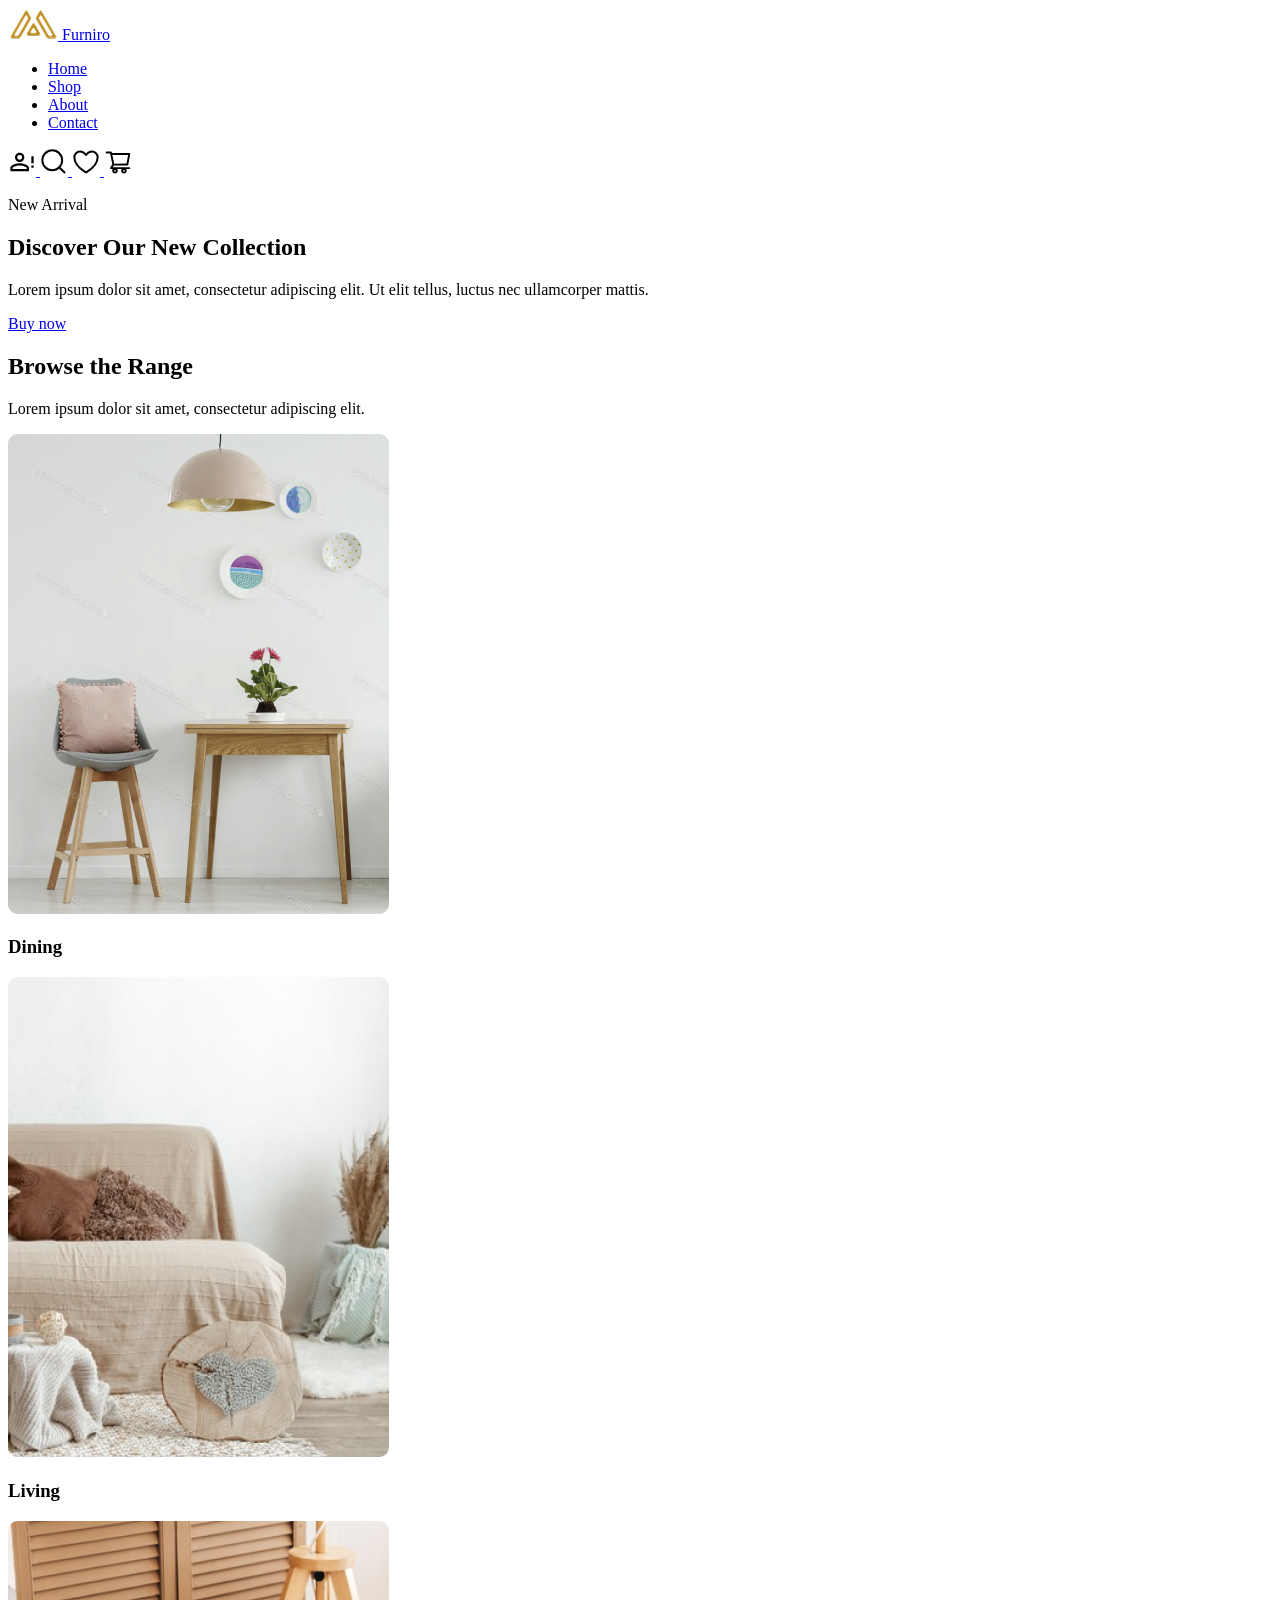
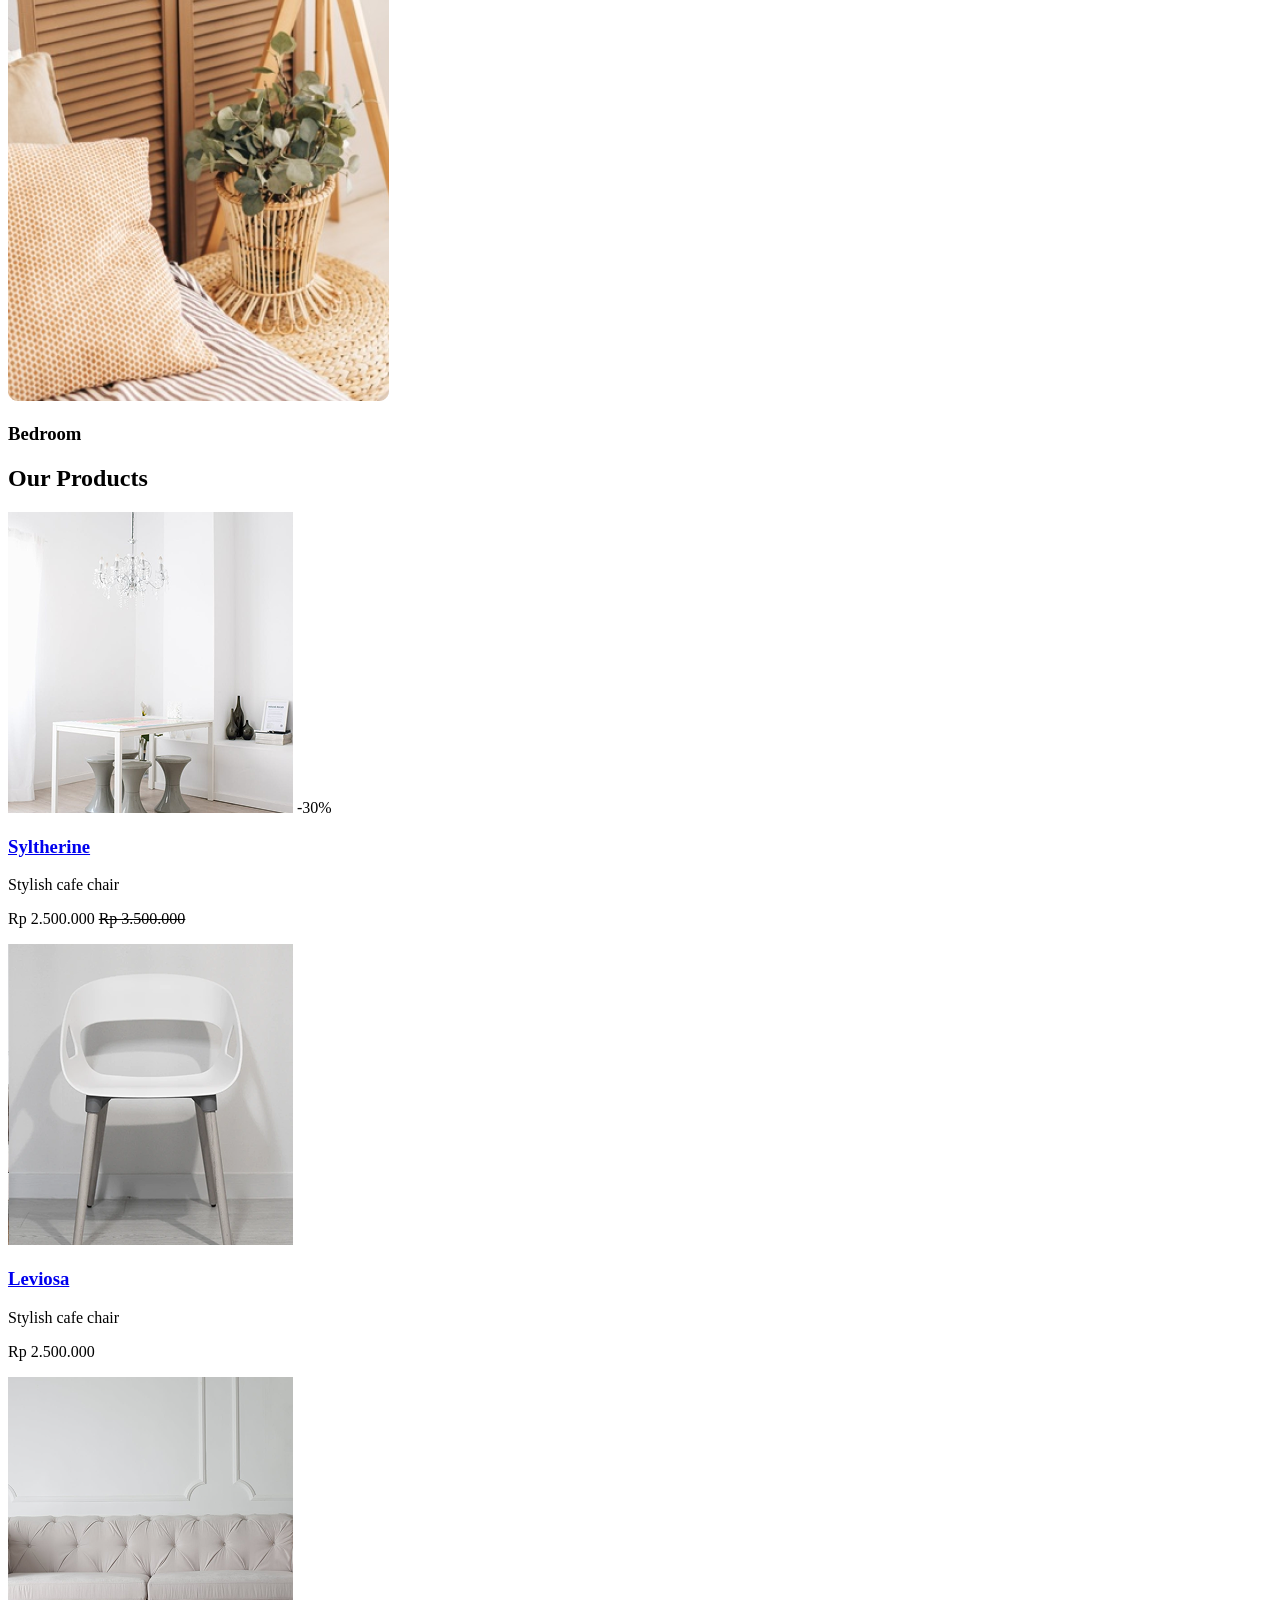
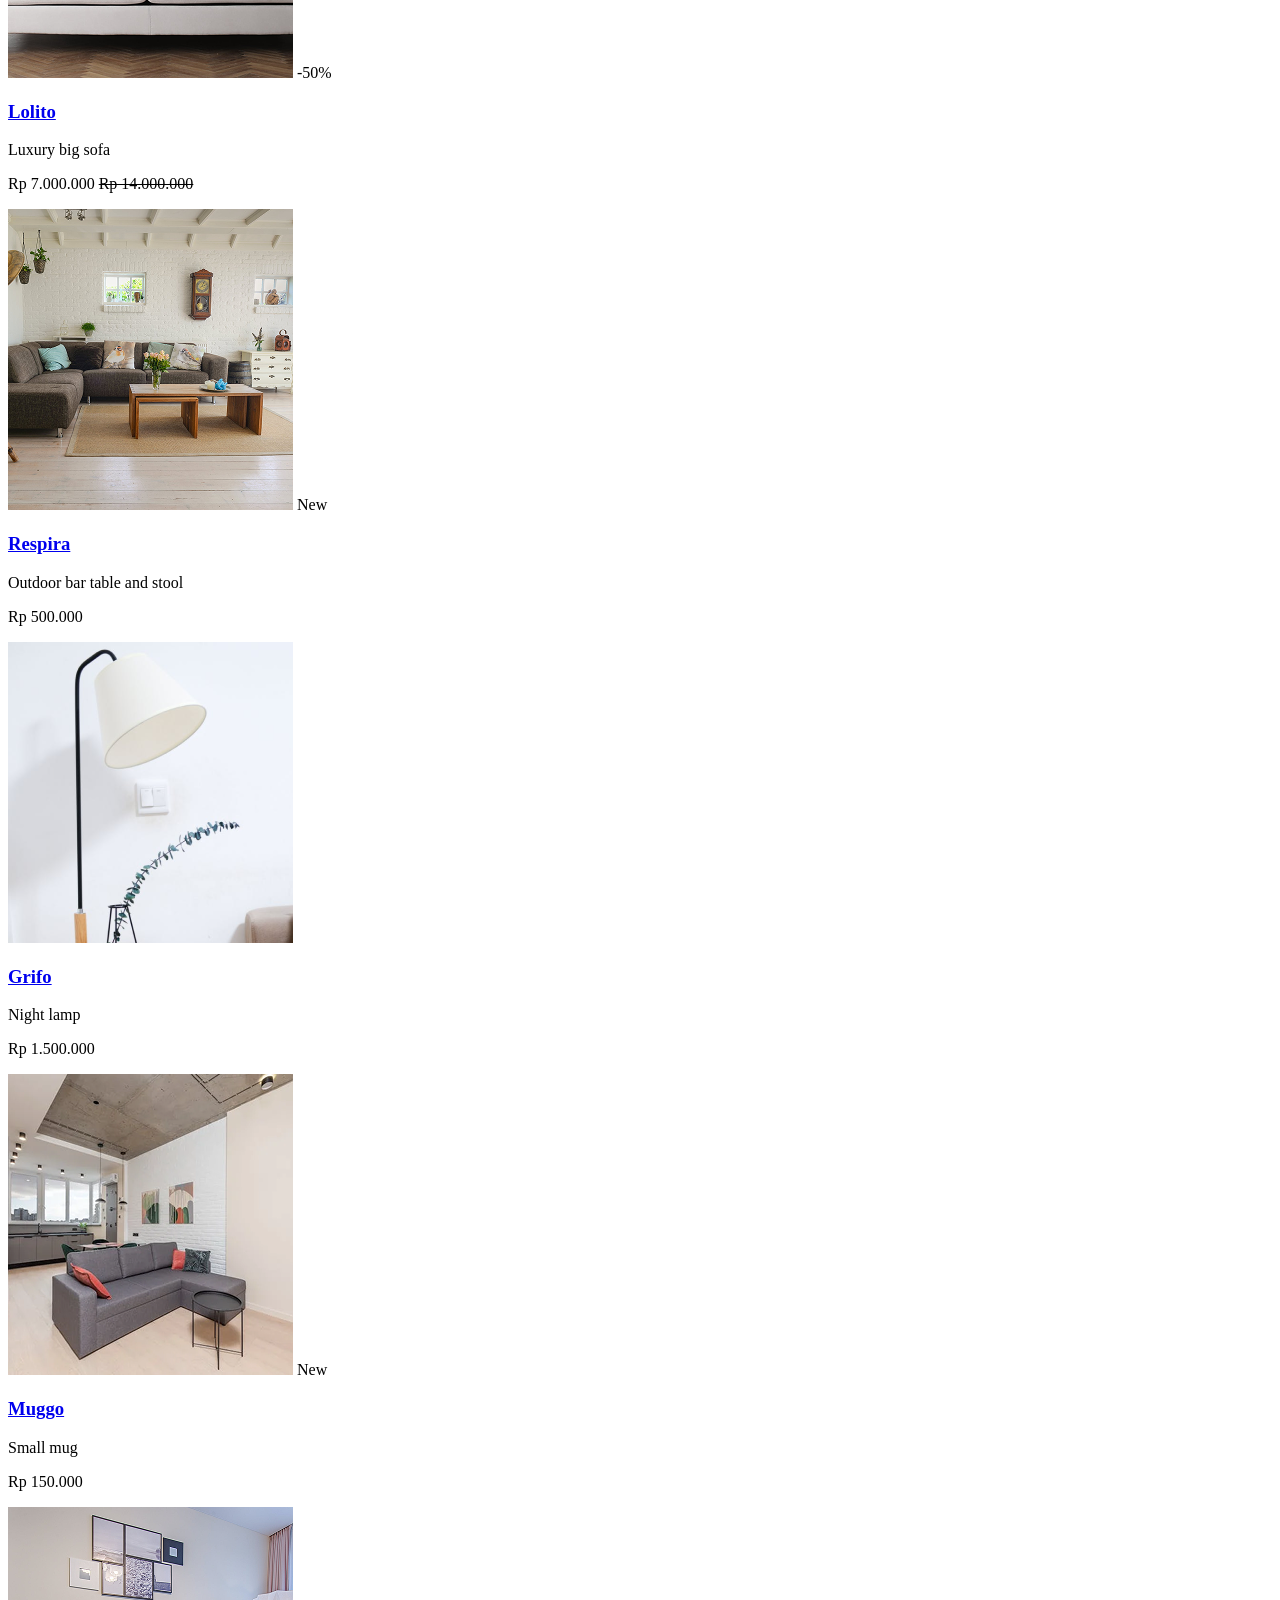
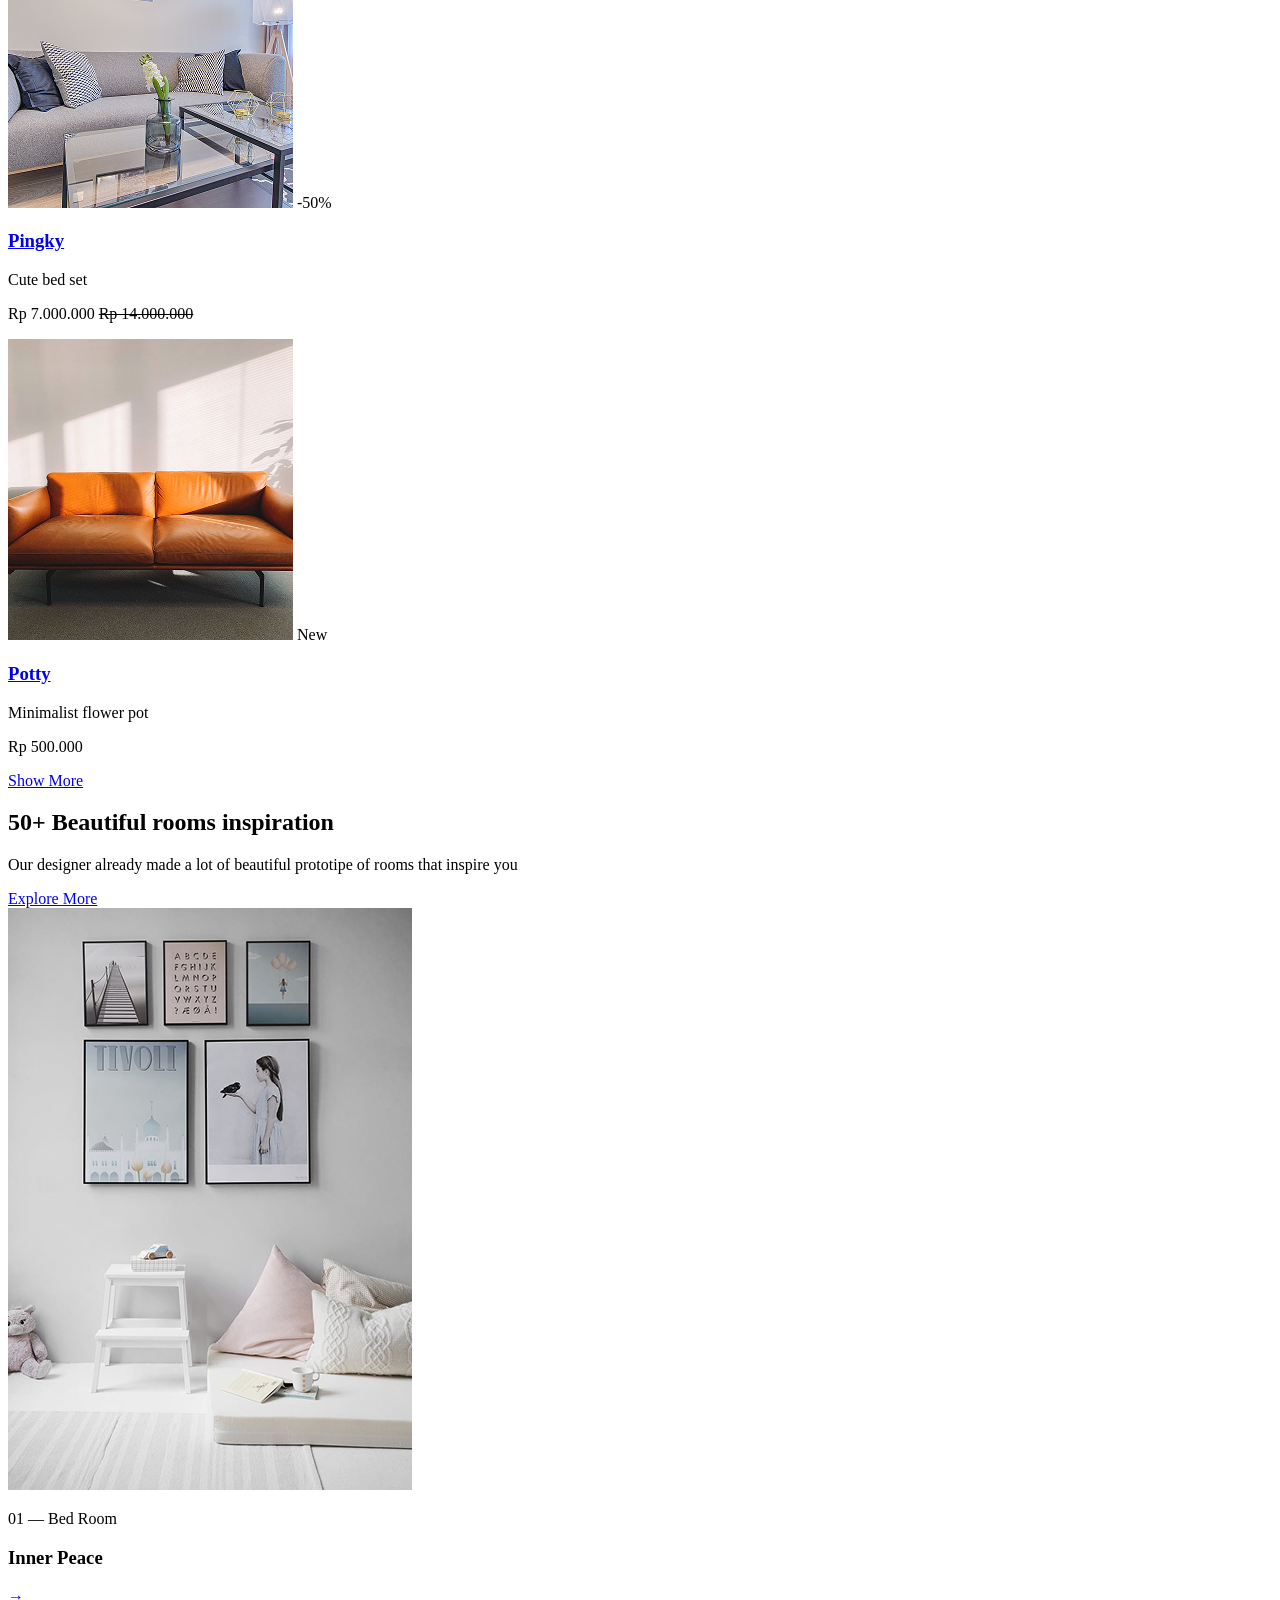
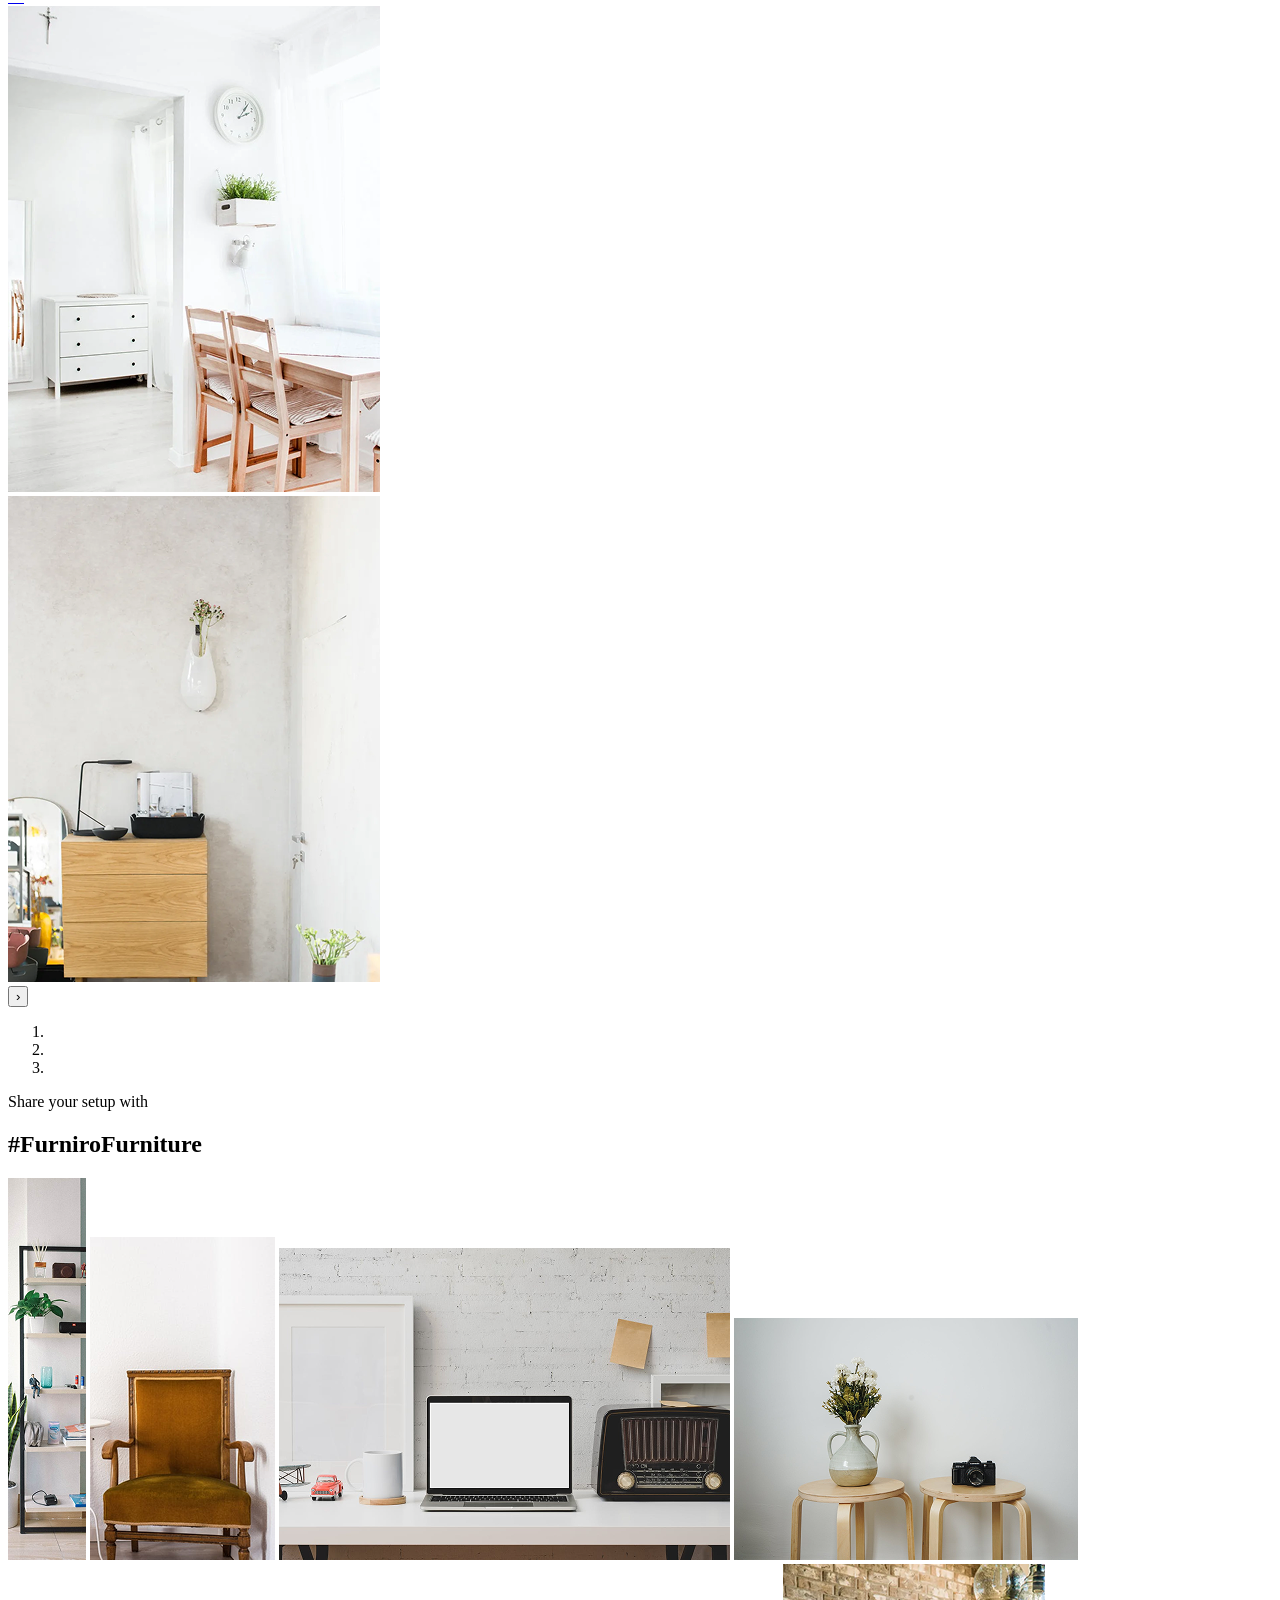
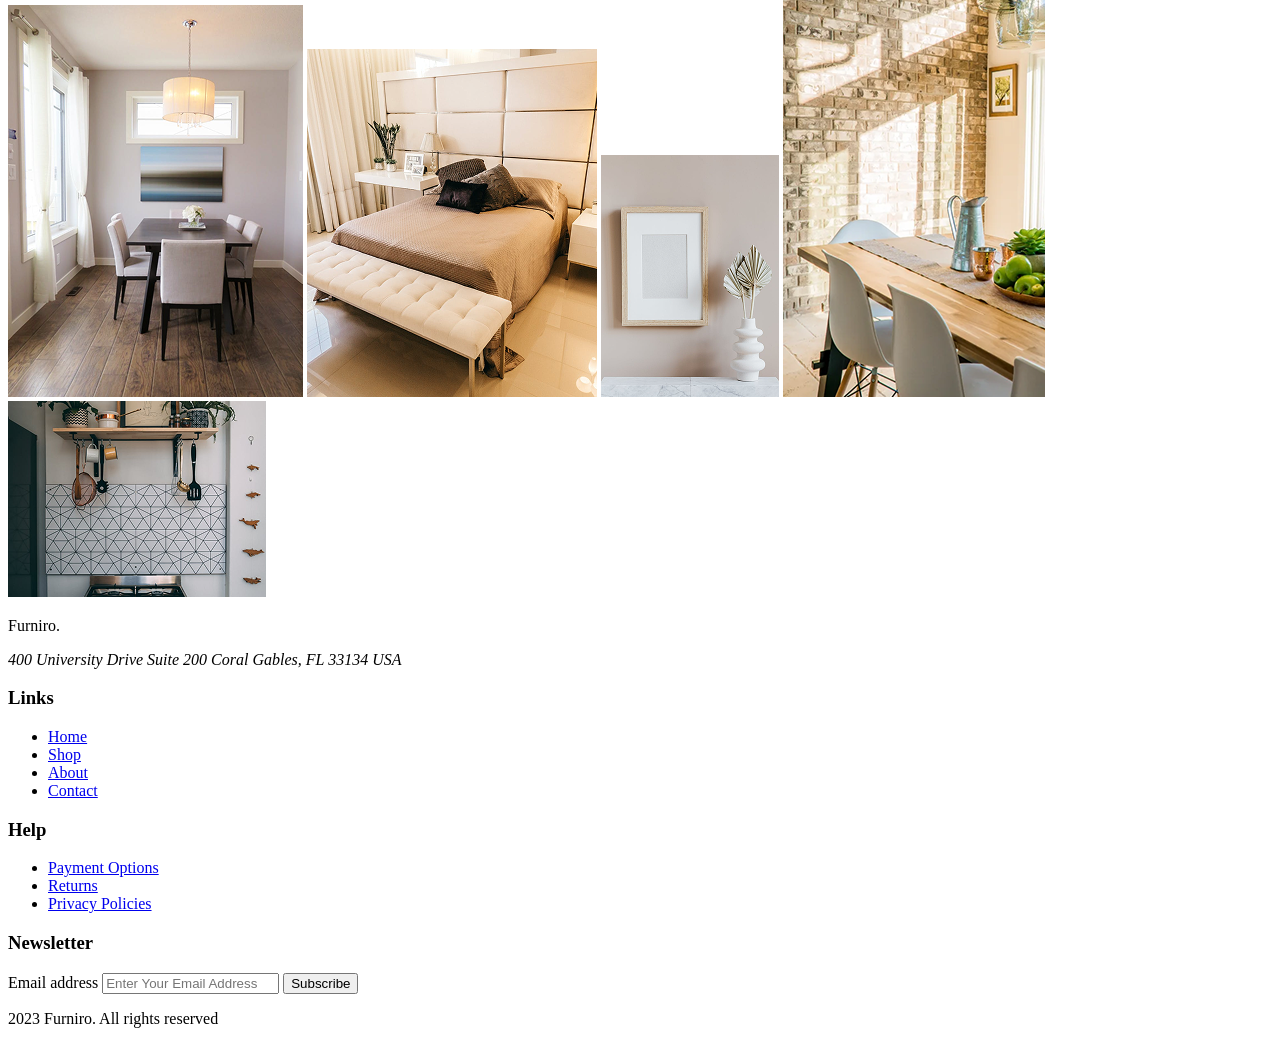
==== index.html @ 7f2de04c "Remove aria attributes from product page and align shared markup product.html: - Remove all aria-* a" ====
<!doctype html>
<html lang="en">
  <head>
    <meta charset="UTF-8" />
    <meta name="viewport" content="width=device-width, initial-scale=1.0" />
    <title>Furniro</title>

    <link rel="preconnect" href="https://fonts.googleapis.com" />
    <link rel="preconnect" href="https://fonts.gstatic.com" crossorigin />
    <link
      rel="stylesheet"
      href="https://fonts.googleapis.com/css2?family=Montserrat:wght@400;500;600;700&family=Poppins:wght@400;500;600&display=swap" />

    <link rel="stylesheet" href="reset.css" />
    <link rel="stylesheet" href="variables.css" />
    <link rel="stylesheet" href="style.css" />
  </head>
  <body>
    <header class="site-header grid">
      <a href="index.html" class="site-header__logo">
        <img src="content/site-logo.png" alt="" />
        <span>Furniro</span>
      </a>
      <nav class="site-header__nav">
        <ul>
          <li><a href="index.html">Home</a></li>
          <li><a href="shop.html">Shop</a></li>
          <li><a href="#">About</a></li>
          <li><a href="#">Contact</a></li>
        </ul>
      </nav>
      <div class="site-header__icons">
        <a href="#">
          <img src="content/mdi_account-alert-outline.svg" alt="account information" />
        </a>
        <a href="#">
          <img src="content/akar-icons_search.svg" alt="search" />
        </a>
        <a href="#">
          <img src="content/akar-icons_heart.svg" alt="wishlist" />
        </a>
        <a href="#">
          <img src="content/ant-design_shopping-cart-outlined.svg" alt="shopping cart" />
        </a>
      </div>
    </header>

    <main>
      <section class="hero grid">
        <div class="hero__card">
          <p class="hero__eyebrow">New Arrival</p>
          <h1 class="hero__title">Discover Our New Collection</h1>
          <p class="hero__text">
            Lorem ipsum dolor sit amet, consectetur adipiscing elit. Ut elit tellus, luctus nec ullamcorper mattis.
          </p>
          <a href="#" class="btn hero__button">Buy now</a>
        </div>
      </section>

      <section class="range grid">
        <h2 class="range__title">Browse the Range</h2>
        <p class="range__subtitle">Lorem ipsum dolor sit amet, consectetur adipiscing elit.</p>

        <div class="range__grid">
          <article class="range__card">
            <img src="content/dining.png" alt="" />
            <h3 class="range__card-title">Dining</h3>
          </article>
          <article class="range__card">
            <img src="content/Image-living room.png" alt="" />
            <h3 class="range__card-title">Living</h3>
          </article>
          <article class="range__card">
            <img src="content/bedroom.png" alt="" />
            <h3 class="range__card-title">Bedroom</h3>
          </article>
        </div>
      </section>

      <section class="products grid">
        <h2 class="products__title">Our Products</h2>
        <div class="products__grid subgrid">
          <article class="product-card">
            <div class="product-card__media">
              <img src="content/syltherine.png" alt="White table with grey stools under a crystal chandelier" />
              <span class="product-card__badge product-card__badge--sale">-30%</span>
            </div>
            <h3 class="product-card__title"><a href="product.html">Syltherine</a></h3>
            <p class="product-card__desc">Stylish cafe chair</p>
            <p class="product-card__price">
              Rp 2.500.000
              <del class="product-card__price-old">Rp 3.500.000</del>
            </p>
          </article>
          <article class="product-card">
            <div class="product-card__media">
              <img src="content/leviosa.png" alt="White molded armchair with light wooden legs" />
            </div>
            <h3 class="product-card__title"><a href="product.html">Leviosa</a></h3>
            <p class="product-card__desc">Stylish cafe chair</p>
            <p class="product-card__price">Rp 2.500.000</p>
          </article>
          <article class="product-card">
            <div class="product-card__media">
              <img src="content/lolito.png" alt="Cream button-tufted sofa" />
              <span class="product-card__badge product-card__badge--sale">-50%</span>
            </div>
            <h3 class="product-card__title"><a href="product.html">Lolito</a></h3>
            <p class="product-card__desc">Luxury big sofa</p>
            <p class="product-card__price">
              Rp 7.000.000
              <del class="product-card__price-old">Rp 14.000.000</del>
            </p>
          </article>
          <article class="product-card">
            <div class="product-card__media">
              <img src="content/respira.png" alt="Grey corner sofa with wooden nesting coffee tables" />
              <span class="product-card__badge product-card__badge--new">New</span>
            </div>
            <h3 class="product-card__title"><a href="product.html">Respira</a></h3>
            <p class="product-card__desc">Outdoor bar table and stool</p>
            <p class="product-card__price">Rp 500.000</p>
          </article>
          <article class="product-card">
            <div class="product-card__media">
              <img src="content/grifo.png" alt="grifo night lamp" />
            </div>
            <h3 class="product-card__title"><a href="product.html">Grifo</a></h3>
            <p class="product-card__desc">Night lamp</p>
            <p class="product-card__price">Rp 1.500.000</p>
          </article>
          <article class="product-card">
            <div class="product-card__media">
              <img src="content/muggo.png" alt="Muggo small mug" />
              <span class="product-card__badge product-card__badge--new">New</span>
            </div>
            <h3 class="product-card__title"><a href="product.html">Muggo</a></h3>
            <p class="product-card__desc">Small mug</p>
            <p class="product-card__price">Rp 150.000</p>
          </article>
          <article class="product-card">
            <div class="product-card__media">
              <img src="content/pingkey.png" alt="pingkey bed set" />
              <span class="product-card__badge product-card__badge--sale">-50%</span>
            </div>
            <h3 class="product-card__title"><a href="product.html">Pingky</a></h3>
            <p class="product-card__desc">Cute bed set</p>
            <p class="product-card__price">
              Rp 7.000.000
              <del class="product-card__price-old">Rp 14.000.000</del>
            </p>
          </article>
          <article class="product-card">
            <div class="product-card__media">
              <img src="content/potty.png" alt="Potty flower pot" />
              <span class="product-card__badge product-card__badge--new">New</span>
            </div>
            <h3 class="product-card__title"><a href="product.html">Potty</a></h3>
            <p class="product-card__desc">Minimalist flower pot</p>
            <p class="product-card__price">Rp 500.000</p>
          </article>
        </div>
        <a href="shop.html" class="btn btn--outline products__button">Show More</a>
      </section>

      <section class="rooms">
        <div class="rooms__intro">
          <h2 class="rooms__title">50+ Beautiful rooms inspiration</h2>
          <p class="rooms__text">Our designer already made a lot of beautiful prototipe of rooms that inspire you</p>
          <a href="#" class="btn btn--outline rooms__button">Explore More</a>
        </div>

        <div class="rooms__slide rooms__slide--featured">
          <img src="content/inner-peace.png" alt="Bedroom with a framed art gallery wall" />
          <div class="rooms__caption">
            <p class="rooms__caption-eyebrow">01 — Bed Room</p>
            <h3 class="rooms__caption-title">Inner Peace</h3>
            <a href="#" class="rooms__caption-link">→</a>
          </div>
        </div>

        <div class="rooms__slide rooms__slide--next">
          <img src="content/inner-peace1.png" alt="Bright dining nook with wooden chairs" />
        </div>

        <div class="rooms__slide rooms__slide--peek">
          <img src="content/inner-peace2.png" alt="Oak dresser with a vase and desk lamp" />
        </div>

        <button type="button" class="rooms__nav">›</button>

        <ol class="rooms__dots">
          <li class="rooms__dot rooms__dot--active"></li>
          <li class="rooms__dot"></li>
          <li class="rooms__dot"></li>
        </ol>
      </section>

      <section class="setup grid">
        <p class="setup__label">Share your setup with</p>
        <h2 class="setup__hashtag">#FurniroFurniture</h2>

        <div class="setup__gallery">
          <img src="content/setup1.png" alt="Shelving unit with books and plants" />
          <img src="content/setup2.png" alt="Vintage velvet armchair" />
          <img src="content/setup3.png" alt="Laptop and vintage radio on a desk" />
          <img src="content/setup4.png" alt="Vase with flowers and a camera on wooden stools" />
          <img src="content/setup5.png" alt="Dining table with chairs under a pendant light" />
          <img src="content/setup6.png" alt="Bed with a padded headboard and a tufted bench" />
          <img src="content/setup7.png" alt="Wooden frame above a vase of dried palm leaves on a marble shelf" />
          <img src="content/setup8.png" alt="Dining table against an exposed brick wall" />
          <img src="content/setup9.png" alt="Kitchen shelf with hanging utensils" />
        </div>
      </section>
    </main>

    <footer class="site-footer grid">
      <div class="site-footer__top subgrid">
        <div class="site-footer__brand">
          <p class="site-footer__logo">Furniro.</p>
          <address>400 University Drive Suite 200 Coral Gables, FL 33134 USA</address>
        </div>

        <nav class="site-footer__links">
          <h3 class="site-footer__title">Links</h3>
          <ul>
            <li><a href="index.html">Home</a></li>
            <li><a href="shop.html">Shop</a></li>
            <li><a href="#">About</a></li>
            <li><a href="#">Contact</a></li>
          </ul>
        </nav>

        <nav class="site-footer__help">
          <h3 class="site-footer__title">Help</h3>
          <ul>
            <li><a href="#">Payment Options</a></li>
            <li><a href="#">Returns</a></li>
            <li><a href="#">Privacy Policies</a></li>
          </ul>
        </nav>

        <form class="site-footer__newsletter">
          <h3 class="site-footer__title">Newsletter</h3>
          <label for="newsletter-email" class="visually-hidden"> Email address </label>
          <input type="email" id="newsletter-email" name="email" placeholder="Enter Your Email Address" required />
          <button type="submit">Subscribe</button>
        </form>
      </div>

      <p class="site-footer__copyright">2023 Furniro. All rights reserved</p>
    </footer>
  </body>
</html>
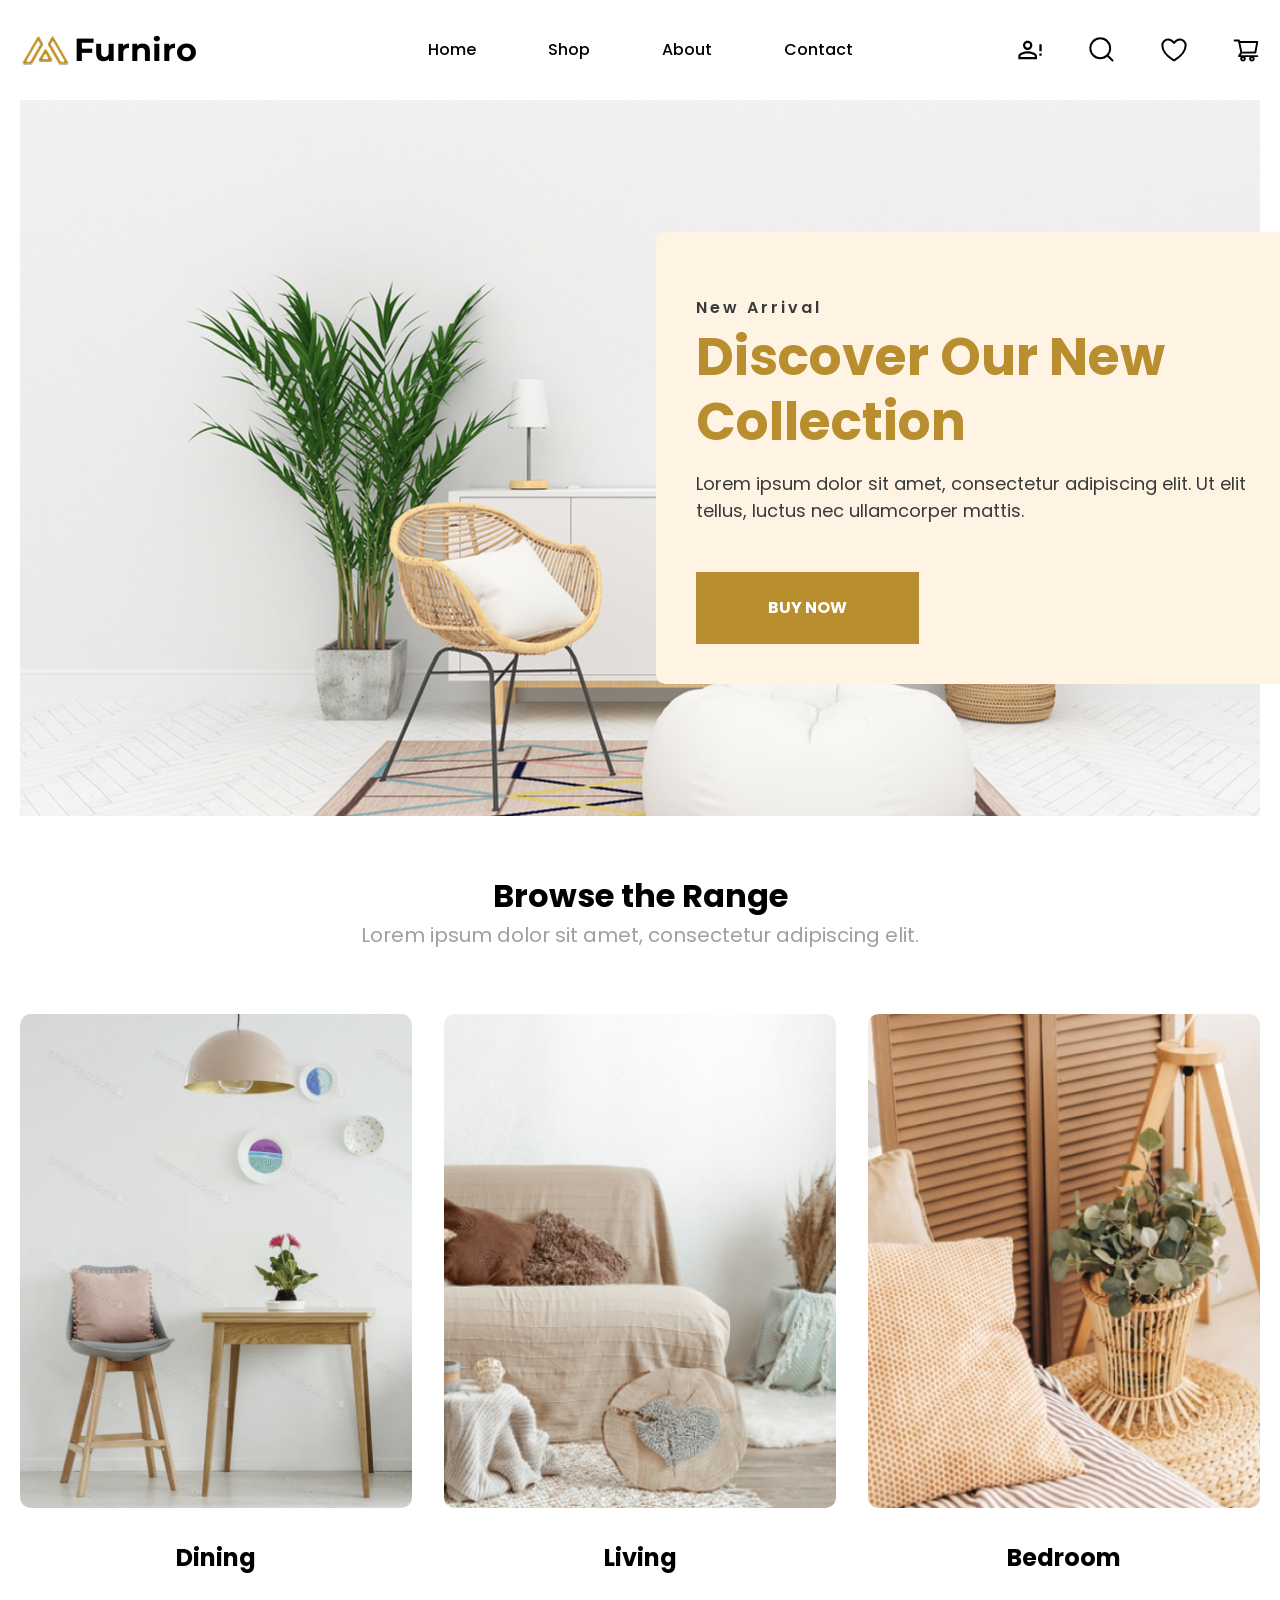
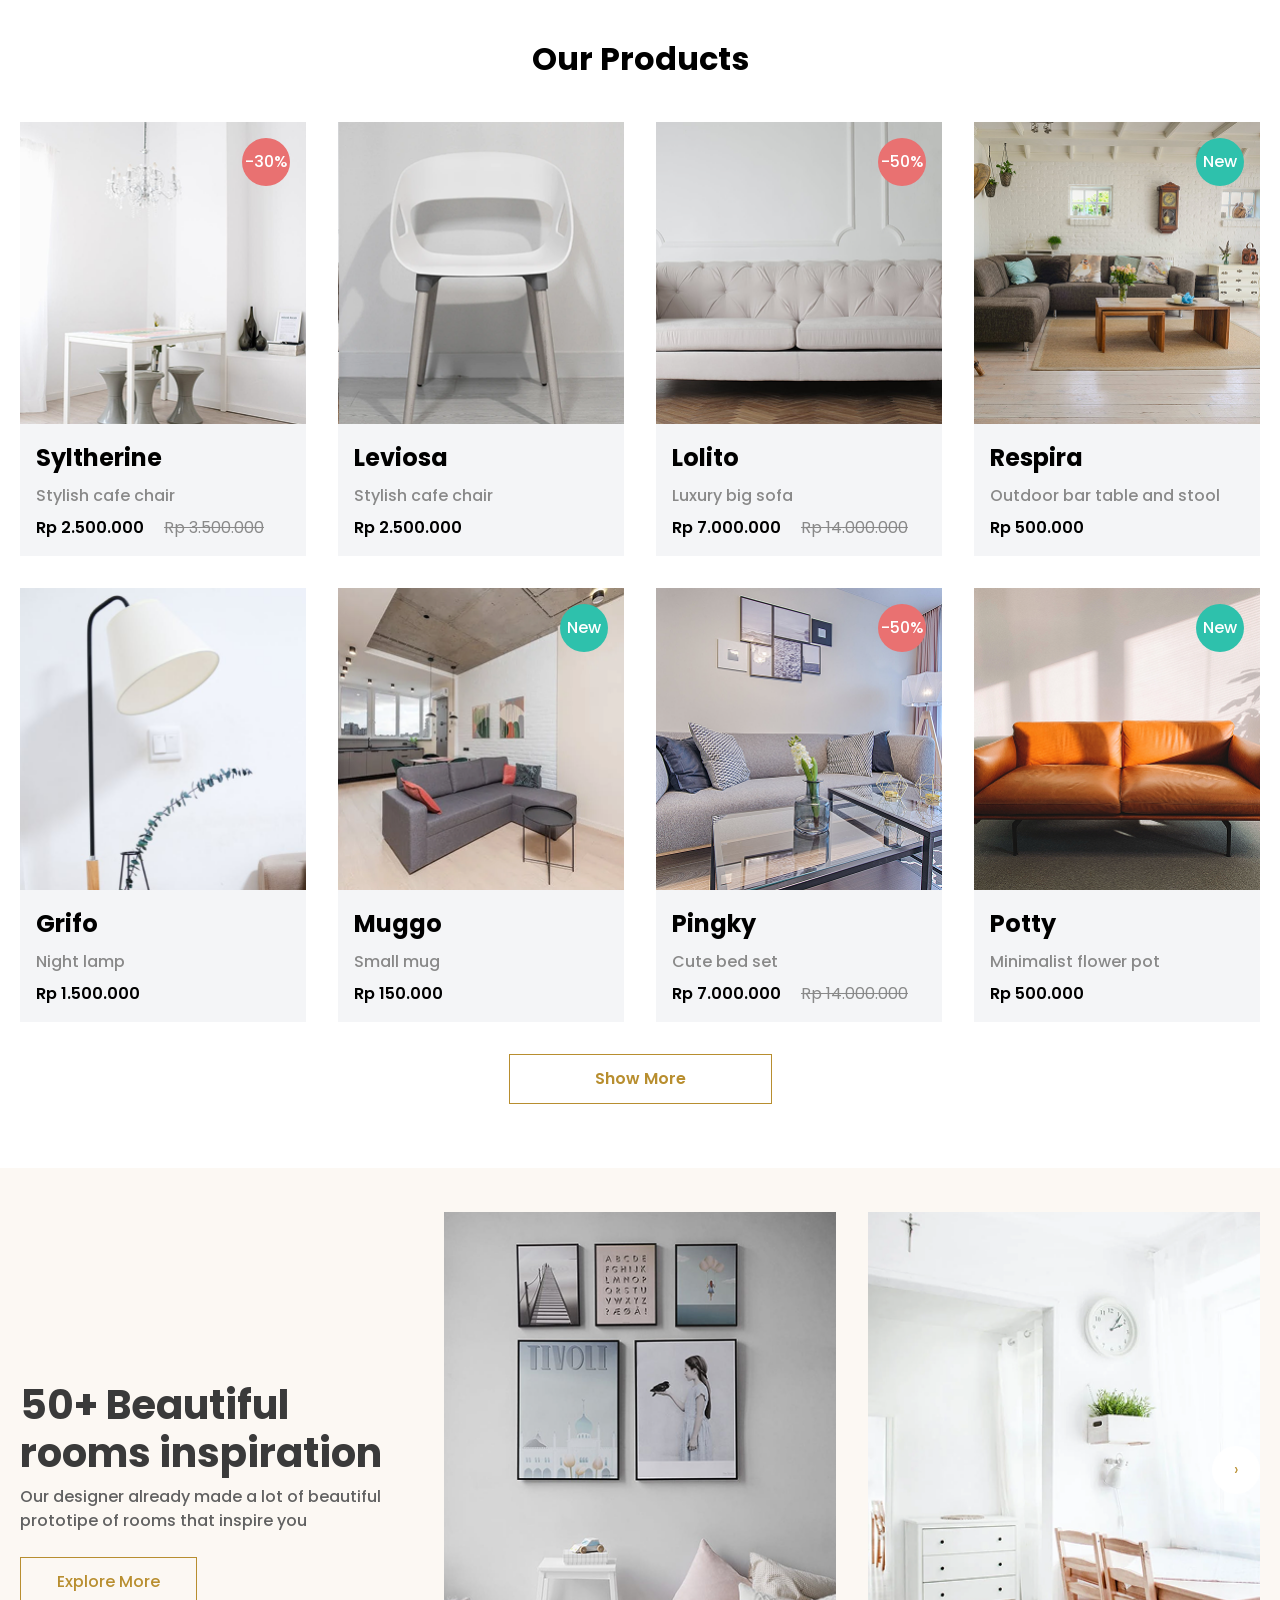
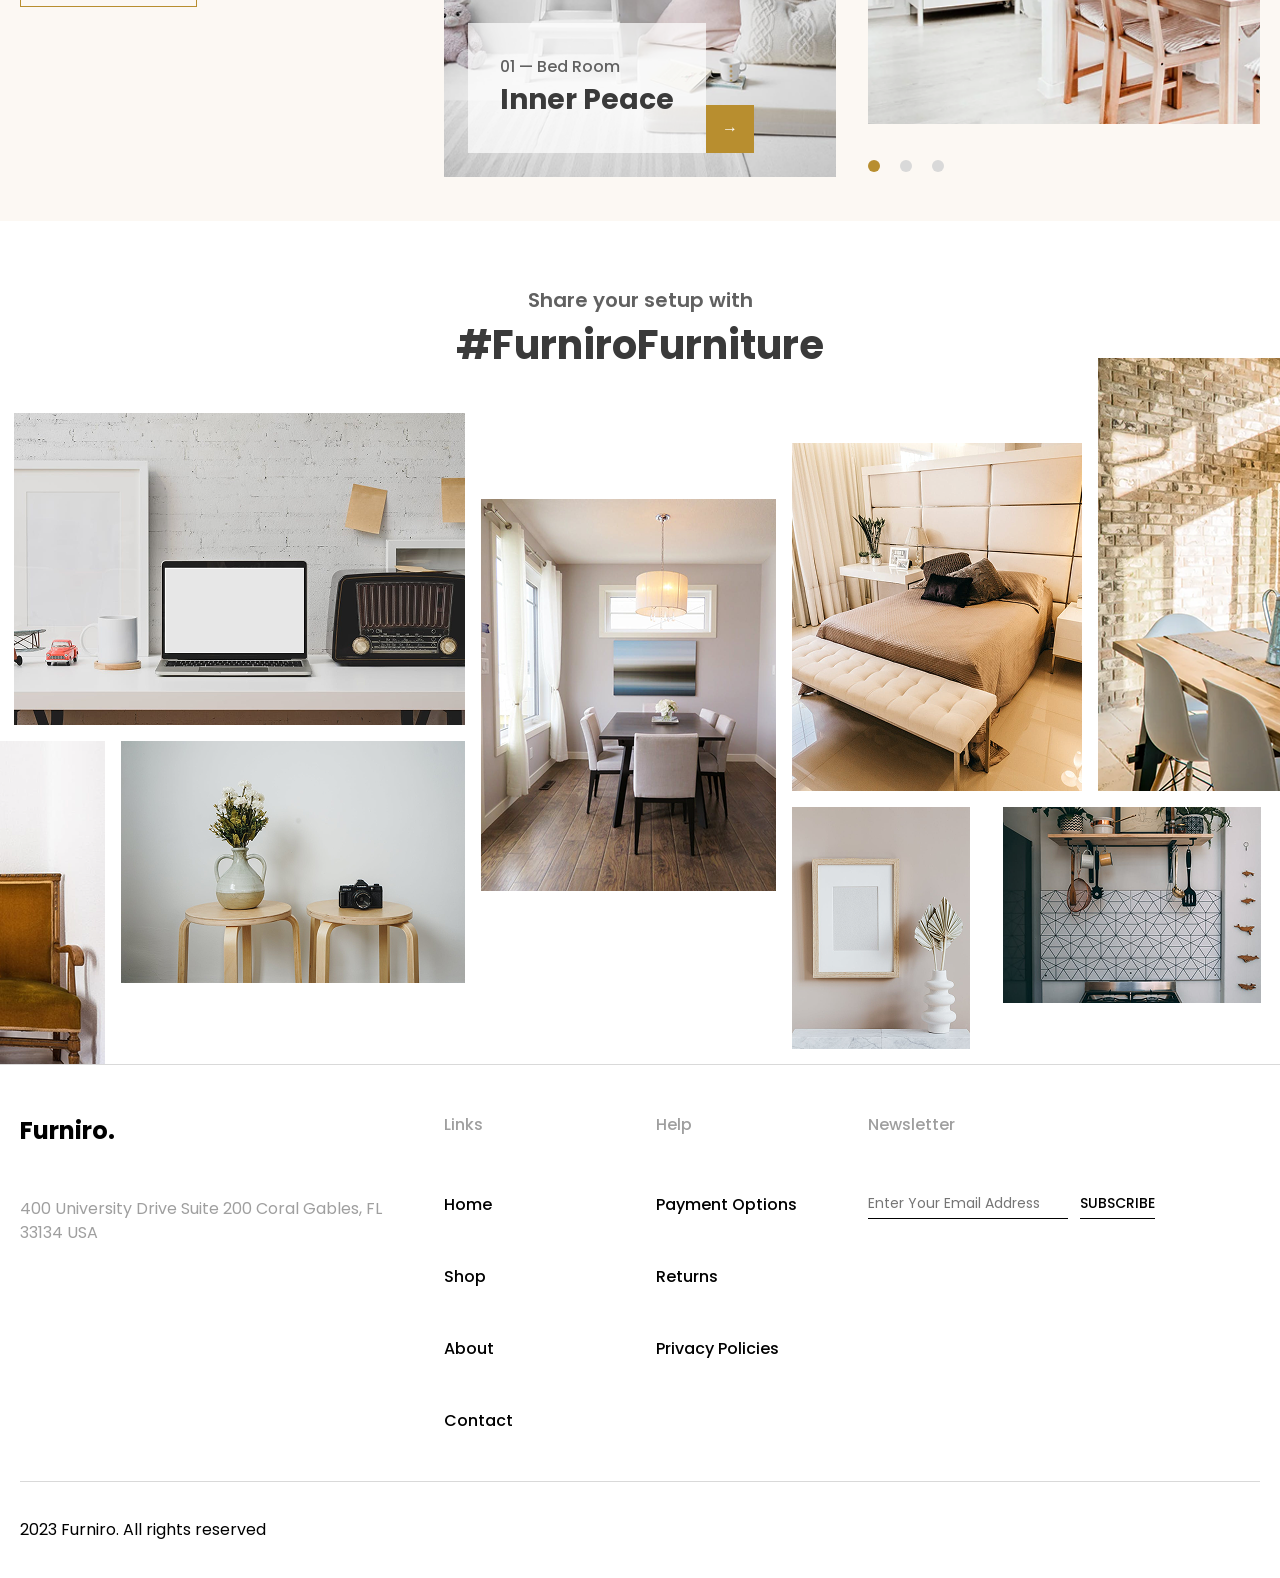
==== commit 23fd137d: "Add home page styles and shared footer" ====
--- a/index.html
+++ b/index.html
@@ -9,11 +9,13 @@
     <link rel="preconnect" href="https://fonts.gstatic.com" crossorigin />
     <link
       rel="stylesheet"
-      href="https://fonts.googleapis.com/css2?family=Montserrat:wght@400;500;600;700&family=Poppins:wght@400;500;600&display=swap" />
+      href="https://fonts.googleapis.com/css2?family=Montserrat:wght@400;500;600;700&family=Poppins:wght@400;500;600&display=swap"
+    />
 
     <link rel="stylesheet" href="reset.css" />
     <link rel="stylesheet" href="variables.css" />
     <link rel="stylesheet" href="style.css" />
+    <link rel="stylesheet" href="home.css" />
   </head>
   <body>
     <header class="site-header grid">
@@ -164,41 +166,45 @@
       </section>
 
       <section class="rooms">
-        <div class="rooms__intro">
-          <h2 class="rooms__title">50+ Beautiful rooms inspiration</h2>
-          <p class="rooms__text">Our designer already made a lot of beautiful prototipe of rooms that inspire you</p>
-          <a href="#" class="btn btn--outline rooms__button">Explore More</a>
-        </div>
-
-        <div class="rooms__slide rooms__slide--featured">
-          <img src="content/inner-peace.png" alt="Bedroom with a framed art gallery wall" />
-          <div class="rooms__caption">
-            <p class="rooms__caption-eyebrow">01 — Bed Room</p>
-            <h3 class="rooms__caption-title">Inner Peace</h3>
-            <a href="#" class="rooms__caption-link">→</a>
-          </div>
-        </div>
-
-        <div class="rooms__slide rooms__slide--next">
-          <img src="content/inner-peace1.png" alt="Bright dining nook with wooden chairs" />
-        </div>
-
-        <div class="rooms__slide rooms__slide--peek">
-          <img src="content/inner-peace2.png" alt="Oak dresser with a vase and desk lamp" />
-        </div>
-
-        <button type="button" class="rooms__nav">›</button>
-
-        <ol class="rooms__dots">
-          <li class="rooms__dot rooms__dot--active"></li>
-          <li class="rooms__dot"></li>
-          <li class="rooms__dot"></li>
-        </ol>
-      </section>
-
-      <section class="setup grid">
-        <p class="setup__label">Share your setup with</p>
-        <h2 class="setup__hashtag">#FurniroFurniture</h2>
+        <div class="rooms__inner grid">
+          <div class="rooms__intro">
+            <h2 class="rooms__title">50+ Beautiful rooms inspiration</h2>
+            <p class="rooms__text">Our designer already made a lot of beautiful prototipe of rooms that inspire you</p>
+            <a href="#" class="btn btn--outline rooms__button">Explore More</a>
+          </div>
+
+          <div class="rooms__slide rooms__slide--featured">
+            <img src="content/inner-peace.png" alt="Bedroom with a framed art gallery wall" />
+            <div class="rooms__caption">
+              <p class="rooms__caption-eyebrow">01 — Bed Room</p>
+              <h3 class="rooms__caption-title">Inner Peace</h3>
+              <a href="#" class="rooms__caption-link">→</a>
+            </div>
+          </div>
+
+          <div class="rooms__slide rooms__slide--next">
+            <img src="content/inner-peace1.png" alt="Bright dining nook with wooden chairs" />
+          </div>
+
+          <div class="rooms__slide rooms__slide--peek">
+            <img src="content/inner-peace2.png" alt="Oak dresser with a vase and desk lamp" />
+          </div>
+
+          <button type="button" class="rooms__nav">›</button>
+
+          <ol class="rooms__dots">
+            <li class="rooms__dot rooms__dot--active"></li>
+            <li class="rooms__dot"></li>
+            <li class="rooms__dot"></li>
+          </ol>
+        </div>
+      </section>
+
+      <section class="setup">
+        <div class="setup__header grid">
+          <p class="setup__label">Share your setup with</p>
+          <h2 class="setup__hashtag">#FurniroFurniture</h2>
+        </div>
 
         <div class="setup__gallery">
           <img src="content/setup1.png" alt="Shelving unit with books and plants" />
@@ -214,41 +220,43 @@
       </section>
     </main>
 
-    <footer class="site-footer grid">
-      <div class="site-footer__top subgrid">
-        <div class="site-footer__brand">
-          <p class="site-footer__logo">Furniro.</p>
-          <address>400 University Drive Suite 200 Coral Gables, FL 33134 USA</address>
-        </div>
-
-        <nav class="site-footer__links">
-          <h3 class="site-footer__title">Links</h3>
-          <ul>
-            <li><a href="index.html">Home</a></li>
-            <li><a href="shop.html">Shop</a></li>
-            <li><a href="#">About</a></li>
-            <li><a href="#">Contact</a></li>
-          </ul>
-        </nav>
-
-        <nav class="site-footer__help">
-          <h3 class="site-footer__title">Help</h3>
-          <ul>
-            <li><a href="#">Payment Options</a></li>
-            <li><a href="#">Returns</a></li>
-            <li><a href="#">Privacy Policies</a></li>
-          </ul>
-        </nav>
-
-        <form class="site-footer__newsletter">
-          <h3 class="site-footer__title">Newsletter</h3>
-          <label for="newsletter-email" class="visually-hidden"> Email address </label>
-          <input type="email" id="newsletter-email" name="email" placeholder="Enter Your Email Address" required />
-          <button type="submit">Subscribe</button>
-        </form>
+    <footer class="site-footer">
+      <div class="site-footer__inner grid">
+        <div class="site-footer__top subgrid">
+          <div class="site-footer__brand">
+            <p class="site-footer__logo">Furniro.</p>
+            <address>400 University Drive Suite 200 Coral Gables, FL 33134 USA</address>
+          </div>
+
+          <nav class="site-footer__links">
+            <h3 class="site-footer__title">Links</h3>
+            <ul>
+              <li><a href="index.html">Home</a></li>
+              <li><a href="shop.html">Shop</a></li>
+              <li><a href="#">About</a></li>
+              <li><a href="#">Contact</a></li>
+            </ul>
+          </nav>
+
+          <nav class="site-footer__help">
+            <h3 class="site-footer__title">Help</h3>
+            <ul>
+              <li><a href="#">Payment Options</a></li>
+              <li><a href="#">Returns</a></li>
+              <li><a href="#">Privacy Policies</a></li>
+            </ul>
+          </nav>
+
+          <form class="site-footer__newsletter">
+            <h3 class="site-footer__title">Newsletter</h3>
+            <label for="newsletter-email" class="visually-hidden"> Email address </label>
+            <input type="email" id="newsletter-email" name="email" placeholder="Enter Your Email Address" required />
+            <button type="submit">Subscribe</button>
+          </form>
+        </div>
+
+        <p class="site-footer__copyright">2023 Furniro. All rights reserved</p>
       </div>
-
-      <p class="site-footer__copyright">2023 Furniro. All rights reserved</p>
     </footer>
   </body>
 </html>
--- a/variables.css
+++ b/variables.css
@@ -0,0 +1,16 @@
+:root {
+  --color-primary: #b88e2f;
+
+  --color-black: #000000;
+  --color-dark: #3a3a3a;
+  --color-gray: #898989;
+  --color-gray-light: #9f9f9f;
+
+  /*background and lines*/
+  --color-beige: #f9f1e7;
+  --color-border: #d9d9d9;
+
+  /*font*/
+  --font-primary: "Poppins", sans-serif;
+  --font-logo: "Montserrat", sans-serif;
+}
--- a/style.css
+++ b/style.css
@@ -0,0 +1,239 @@
+/* ===== Base ===== */
+
+body {
+  font-family: var(--font-primary);
+  line-height: 1.5;
+  color: var(--color-black);
+}
+
+/* ===== Layout ===== */
+
+.grid {
+  display: grid;
+  grid-template-columns: repeat(12, 1fr);
+  column-gap: 32px;
+  max-width: 1240px;
+  margin-inline: auto;
+}
+
+.grid > * {
+  grid-column: 1 / -1;
+}
+
+.subgrid {
+  display: grid;
+  grid-template-columns: subgrid;
+  row-gap: 32px;
+}
+
+/* ===== Utilities ===== */
+
+.visually-hidden {
+  position: absolute;
+  width: 1px;
+  height: 1px;
+  overflow: hidden;
+  clip-path: inset(50%);
+  white-space: nowrap;
+}
+
+/* ===== Header ===== */
+
+.site-header {
+  height: 100px;
+  align-items: center;
+}
+
+.site-header__logo {
+  grid-column: 1 / 4;
+  display: flex;
+  align-items: center;
+  gap: 0.25rem;
+  font-family: var(--font-logo);
+  font-size: 2rem;
+  font-weight: 700;
+}
+
+.site-header__nav {
+  grid-column: 4 / 10;
+}
+
+.site-header__nav ul {
+  display: flex;
+  justify-content: center;
+  gap: 4.5rem;
+}
+
+.site-header__nav a {
+  font-weight: 500;
+}
+
+.site-header__icons {
+  grid-column: 10 / -1;
+  display: flex;
+  justify-content: flex-end;
+  gap: 2.75rem;
+}
+
+/* ==== Buttons ==== */
+
+.btn {
+  display: inline-block;
+  padding: 0.75rem 2.25rem;
+  background-color: var(--color-primary);
+  color: white;
+  font-weight: 500;
+  text-align: center;
+}
+
+.btn--outline {
+  border: 1px solid var(--color-primary);
+  background-color: transparent;
+  color: var(--color-primary);
+}
+
+/* ===== Product card ===== */
+
+.product-card {
+  grid-column: span 3;
+  padding-bottom: 1rem;
+  background-color: #f4f5f7;
+}
+
+.product-card__media {
+  position: relative;
+}
+
+.product-card__media img {
+  width: 100%;
+}
+
+.product-card__badge {
+  position: absolute;
+  top: 1rem;
+  right: 1rem;
+  display: grid;
+  place-items: center;
+  width: 3rem;
+  height: 3rem;
+  border-radius: 50%;
+  color: white;
+  font-weight: 500;
+}
+
+.product-card__badge--sale {
+  background-color: #e97171;
+}
+
+.product-card__badge--new {
+  background-color: #2ec1ac;
+}
+
+.product-card__title,
+.product-card__desc,
+.product-card__price {
+  padding-inline: 1rem;
+}
+
+.product-card__title {
+  margin-top: 1rem;
+  font-size: 1.5rem;
+}
+
+.product-card__desc {
+  margin-top: 0.5rem;
+  font-weight: 500;
+  color: var(--color-gray);
+}
+
+.product-card__price {
+  margin-top: 0.5rem;
+  font-weight: 600;
+}
+
+.product-card__price-old {
+  margin-left: 1rem;
+  font-weight: 400;
+  color: var(--color-gray);
+}
+
+/* ===== Footer ===== */
+
+.site-footer {
+  padding-block: 3rem 2.25rem;
+  border-top: 1px solid var(--color-border);
+}
+
+.site-footer__top {
+  align-items: start;
+}
+
+.site-footer__brand {
+  grid-column: 1 / 5;
+}
+
+.site-footer__links {
+  grid-column: 5 / 7;
+}
+
+.site-footer__help {
+  grid-column: 7 / 9;
+}
+
+.site-footer__logo {
+  font-size: 1.5rem;
+  font-weight: 700;
+}
+
+.site-footer__brand address {
+  margin-top: 3rem;
+  color: var(--color-gray-light);
+}
+
+.site-footer__title {
+  margin-bottom: 3.5rem;
+  font-size: 1rem;
+  font-weight: 500;
+  color: var(--color-gray-light);
+}
+
+.site-footer ul {
+  display: grid;
+  gap: 3rem;
+  font-weight: 500;
+}
+
+.site-footer__newsletter {
+  grid-column: 9 / -1;
+  display: flex;
+  flex-wrap: wrap;
+  column-gap: 0.75rem;
+}
+
+.site-footer__newsletter .site-footer__title {
+  width: 100%;
+}
+
+.site-footer__newsletter input,
+.site-footer__newsletter button {
+  padding-bottom: 0.25rem;
+  border: none;
+  border-bottom: 1px solid var(--color-black);
+  background: none;
+  font-size: 0.875rem;
+}
+
+.site-footer__newsletter input {
+  width: 12.5rem;
+}
+
+.site-footer__newsletter button {
+  font-weight: 500;
+  text-transform: uppercase;
+}
+
+.site-footer__copyright {
+  margin-top: 3rem;
+  padding-top: 2.25rem;
+  border-top: 1px solid var(--color-border);
+}
--- a/home.css
+++ b/home.css
@@ -0,0 +1,308 @@
+/* ===== Hero ===== */
+
+.hero {
+  min-height: 44.75rem;
+  align-items: center;
+  background: url("content/hero.png") center;
+}
+
+.hero__card {
+  grid-column: 7 / -1;
+  padding: 4rem 2.5rem 2.5rem;
+  margin-right: -2.5rem;
+  border-radius: 0.6rem;
+  background-color: #fff3e3;
+  color: var(--color-dark);
+}
+
+.hero__eyebrow {
+  font-weight: 600;
+  letter-spacing: 0.1875rem;
+}
+
+.hero__title {
+  margin-top: 0.25rem;
+  font-size: 3.25rem;
+  font-weight: 700;
+  line-height: 1.25;
+  color: var(--color-primary);
+}
+
+.hero__text {
+  margin-top: 1rem;
+  font-size: 1.125rem;
+  font-weight: var(--fw-medium);
+}
+
+.hero__button {
+  margin-top: 3rem;
+  padding: 1.5rem 4.5rem;
+  font-weight: 700;
+  text-transform: uppercase;
+}
+
+/* ==== Range ==== */
+
+.range {
+  margin-top: 3.5rem;
+  text-align: center;
+}
+
+.range__title {
+  font-size: 2rem;
+}
+
+.range__subtitle {
+  font-size: 1.25rem;
+  color: var(--color-gray-light);
+}
+
+.range__grid {
+  display: grid;
+  grid-template-columns: repeat(3, 1fr);
+  gap: 2rem;
+  margin-top: 4rem;
+}
+
+.range__card img {
+  width: 100%;
+  border-radius: 0.625rem;
+}
+
+.range__card-title {
+  margin-top: 2rem;
+  font-size: 1.5rem;
+}
+
+/* ==== Products ==== */
+
+.products {
+  margin-top: 59px;
+}
+
+.products__title {
+  text-align: center;
+  font-size: 2rem;
+  margin-bottom: 39px;
+}
+
+.products__button {
+  justify-self: center;
+  margin-top: 32px;
+  padding: 12px 85px;
+  font-weight: 600;
+}
+
+/* ===== Rooms ===== */
+
+.rooms {
+  margin-top: 4rem;
+  padding-block: 2.75rem;
+  overflow: hidden;
+  background-color: #fcf8f3;
+}
+
+.rooms__intro {
+  grid-column: 1 / 5;
+  grid-row: 1 / 3;
+  align-self: center;
+}
+
+.rooms__title {
+  font-size: 2.5rem;
+  line-height: 1.2;
+  color: var(--color-dark);
+}
+
+.rooms__text {
+  margin-top: 0.5rem;
+  font-weight: 500;
+  color: #616161;
+}
+
+.rooms__button {
+  margin-top: 1.5rem;
+}
+
+.rooms__slide img {
+  width: 100%;
+}
+
+.rooms__slide--featured {
+  grid-column: 5 / 9;
+  grid-row: 1 / 3;
+  position: relative;
+}
+
+.rooms__slide--next {
+  grid-column: 9 / -1;
+  grid-row: 1;
+}
+
+.rooms__slide--peek {
+  grid-column: 9 / -1;
+  grid-row: 1;
+  translate: calc(100% + 2rem);
+}
+
+.rooms__caption {
+  position: absolute;
+  left: 1.5rem;
+  bottom: 1.5rem;
+  padding: 2rem;
+  background-color: rgb(255 255 255 / 0.7);
+}
+
+.rooms__caption-eyebrow {
+  font-weight: 500;
+  color: #616161;
+}
+
+.rooms__caption-title {
+  font-size: 1.75rem;
+  color: var(--color-dark);
+}
+
+.rooms__caption-link {
+  position: absolute;
+  left: 100%;
+  bottom: 0;
+  display: grid;
+  place-items: center;
+  width: 3rem;
+  height: 3rem;
+  background-color: var(--color-primary);
+  color: white;
+}
+
+.rooms__nav {
+  grid-row: 1;
+  align-self: center;
+  justify-self: end;
+  width: 3rem;
+  height: 3rem;
+  border: none;
+  border-radius: 50%;
+  background-color: white;
+  color: var(--color-primary);
+}
+
+.rooms__dots {
+  grid-column: 9 / -1;
+  grid-row: 2;
+  display: flex;
+  gap: 1.25rem;
+  margin-top: 2rem;
+}
+
+.rooms__dot {
+  width: 0.75rem;
+  height: 0.75rem;
+  border-radius: 50%;
+  background-color: var(--color-border);
+}
+
+.rooms__dot--active {
+  background-color: var(--color-primary);
+}
+
+/* ===== Setup ===== */
+
+.setup {
+  margin-top: 64px;
+  overflow: hidden;
+}
+
+.setup__header {
+  text-align: center;
+}
+
+.setup__label {
+  font-size: 20px;
+  font-weight: 600;
+  color: #616161;
+}
+
+.setup__hashtag {
+  font-size: 40px;
+  color: var(--color-dark);
+}
+
+.setup__gallery {
+  position: relative;
+  left: 50%;
+  translate: -50%;
+  width: 1440px;
+  height: 721px;
+  margin-top: -32px;
+}
+
+.setup__gallery img {
+  position: absolute;
+  object-fit: cover;
+}
+
+.setup__gallery img:nth-child(1) {
+  top: 0;
+  left: 0;
+  width: 78px;
+  height: 382px;
+}
+
+.setup__gallery img:nth-child(2) {
+  top: 398px;
+  left: 0;
+  width: 185px;
+  height: 323px;
+}
+
+.setup__gallery img:nth-child(3) {
+  top: 70px;
+  left: 94px;
+  width: 451px;
+  height: 312px;
+}
+
+.setup__gallery img:nth-child(4) {
+  top: 398px;
+  left: 201px;
+  width: 344px;
+  height: 242px;
+}
+
+.setup__gallery img:nth-child(5) {
+  top: 156px;
+  left: 561px;
+  width: 295px;
+  height: 392px;
+}
+
+.setup__gallery img:nth-child(6) {
+  top: 100px;
+  left: 872px;
+  width: 290px;
+  height: 348px;
+}
+
+.setup__gallery img:nth-child(7) {
+  top: 464px;
+  left: 872px;
+  width: 178px;
+  height: 242px;
+}
+
+.setup__gallery img:nth-child(8) {
+  top: 15px;
+  left: 1178px;
+  width: 262px;
+  height: 433px;
+}
+
+.setup__gallery img:nth-child(9) {
+  top: 464px;
+  left: 1083px;
+  width: 258px;
+  height: 196px;
+}
+
+
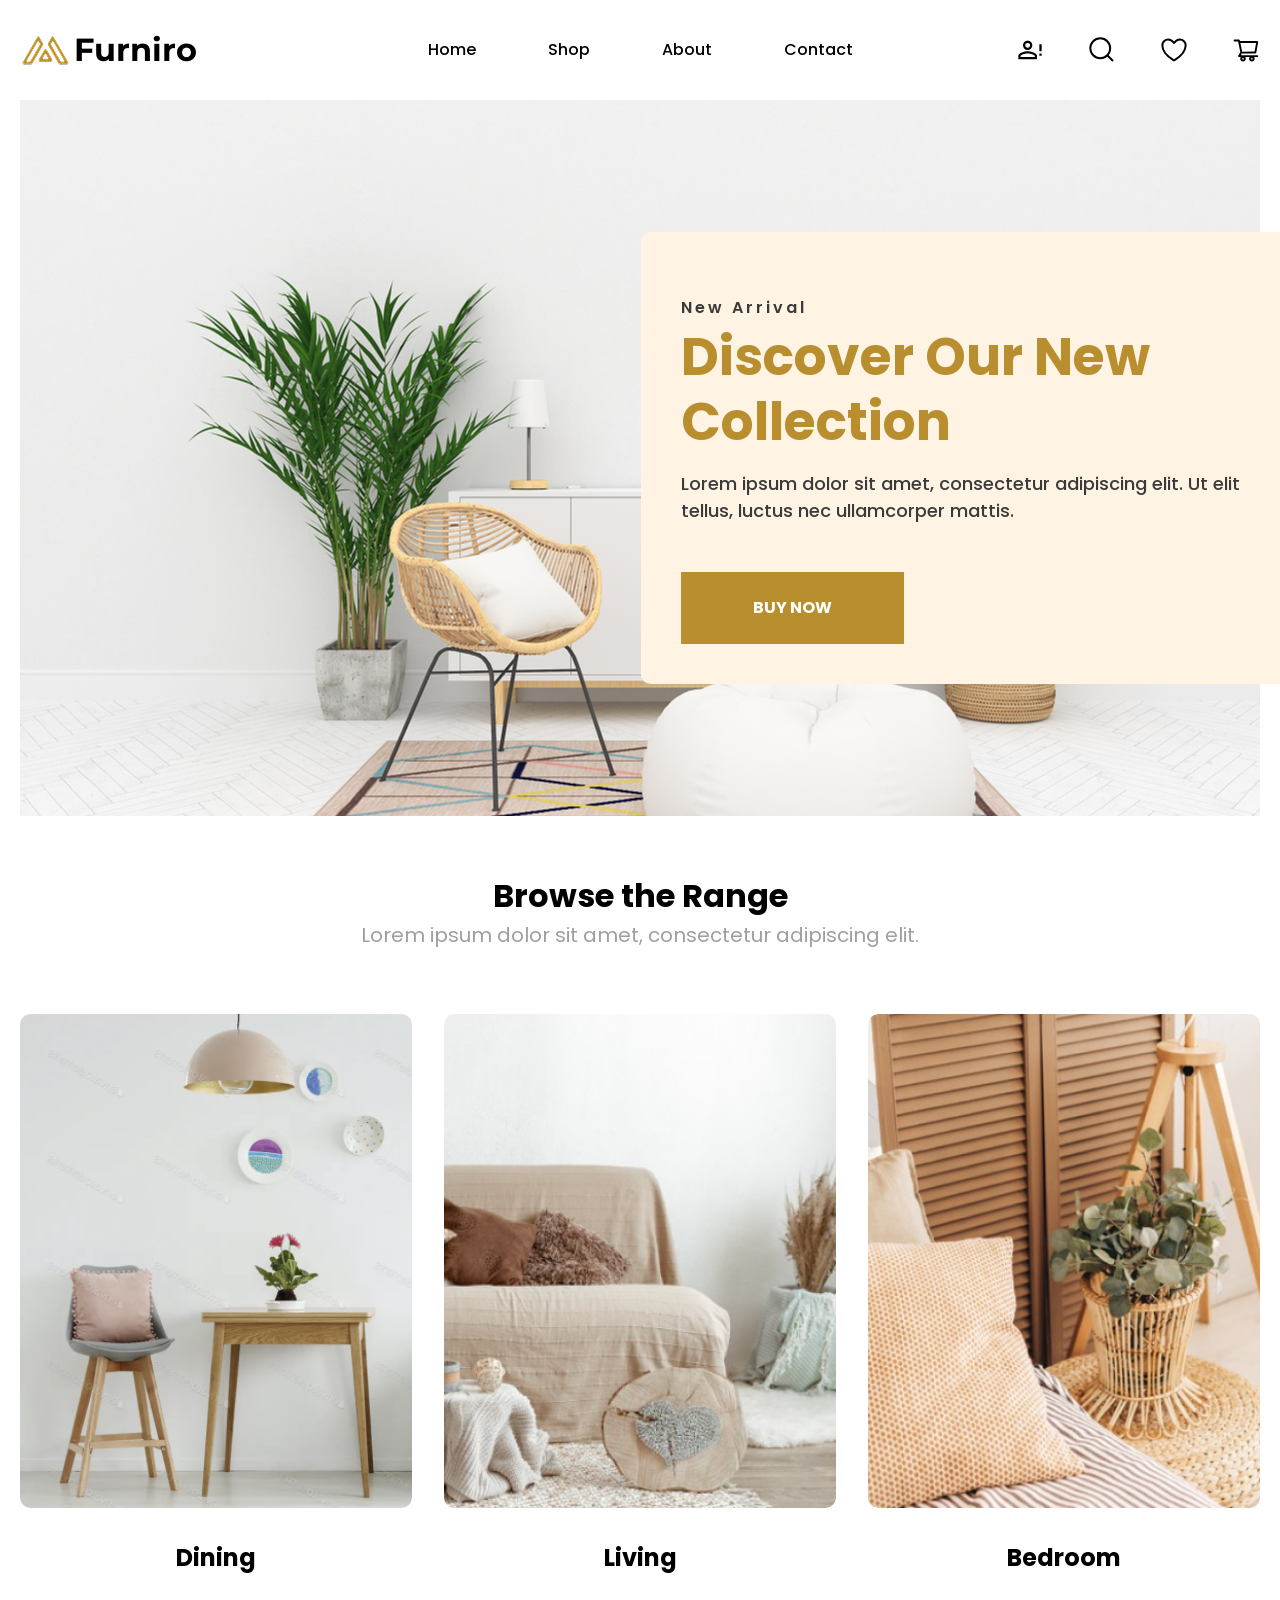
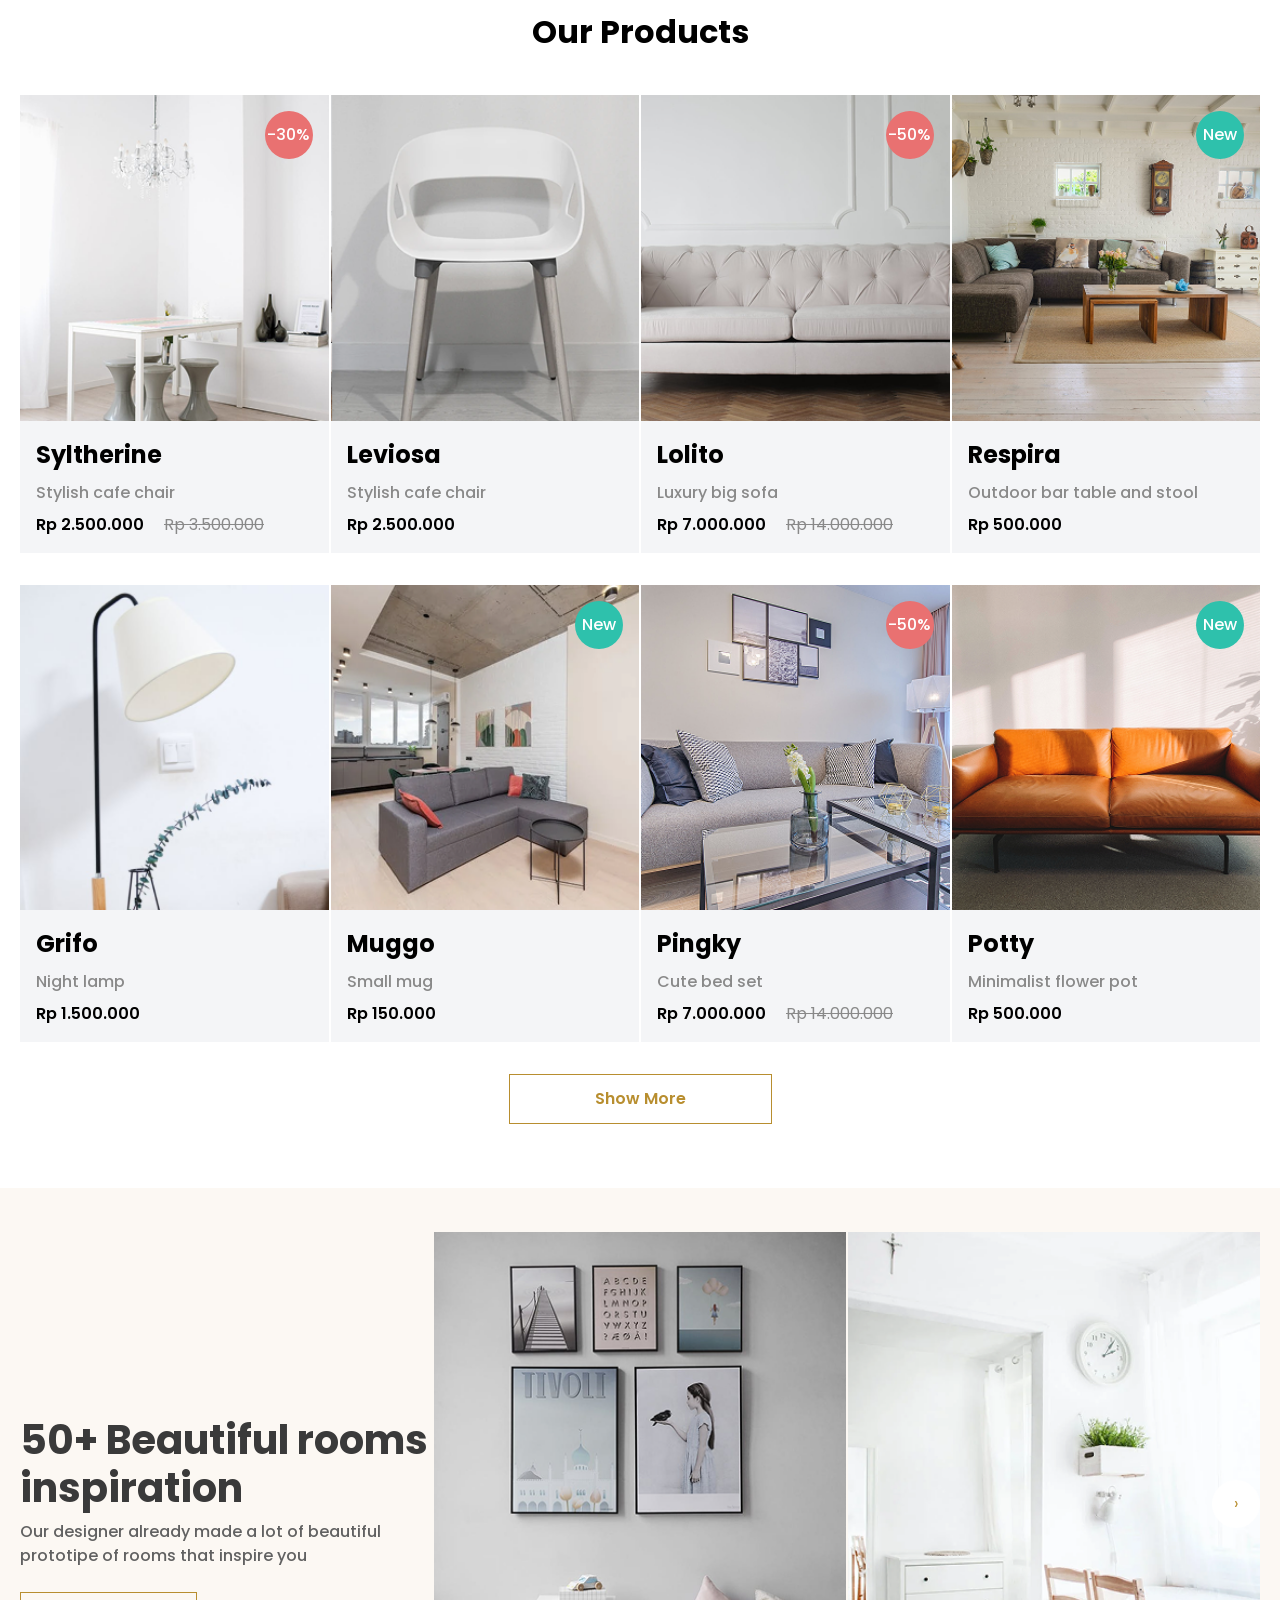
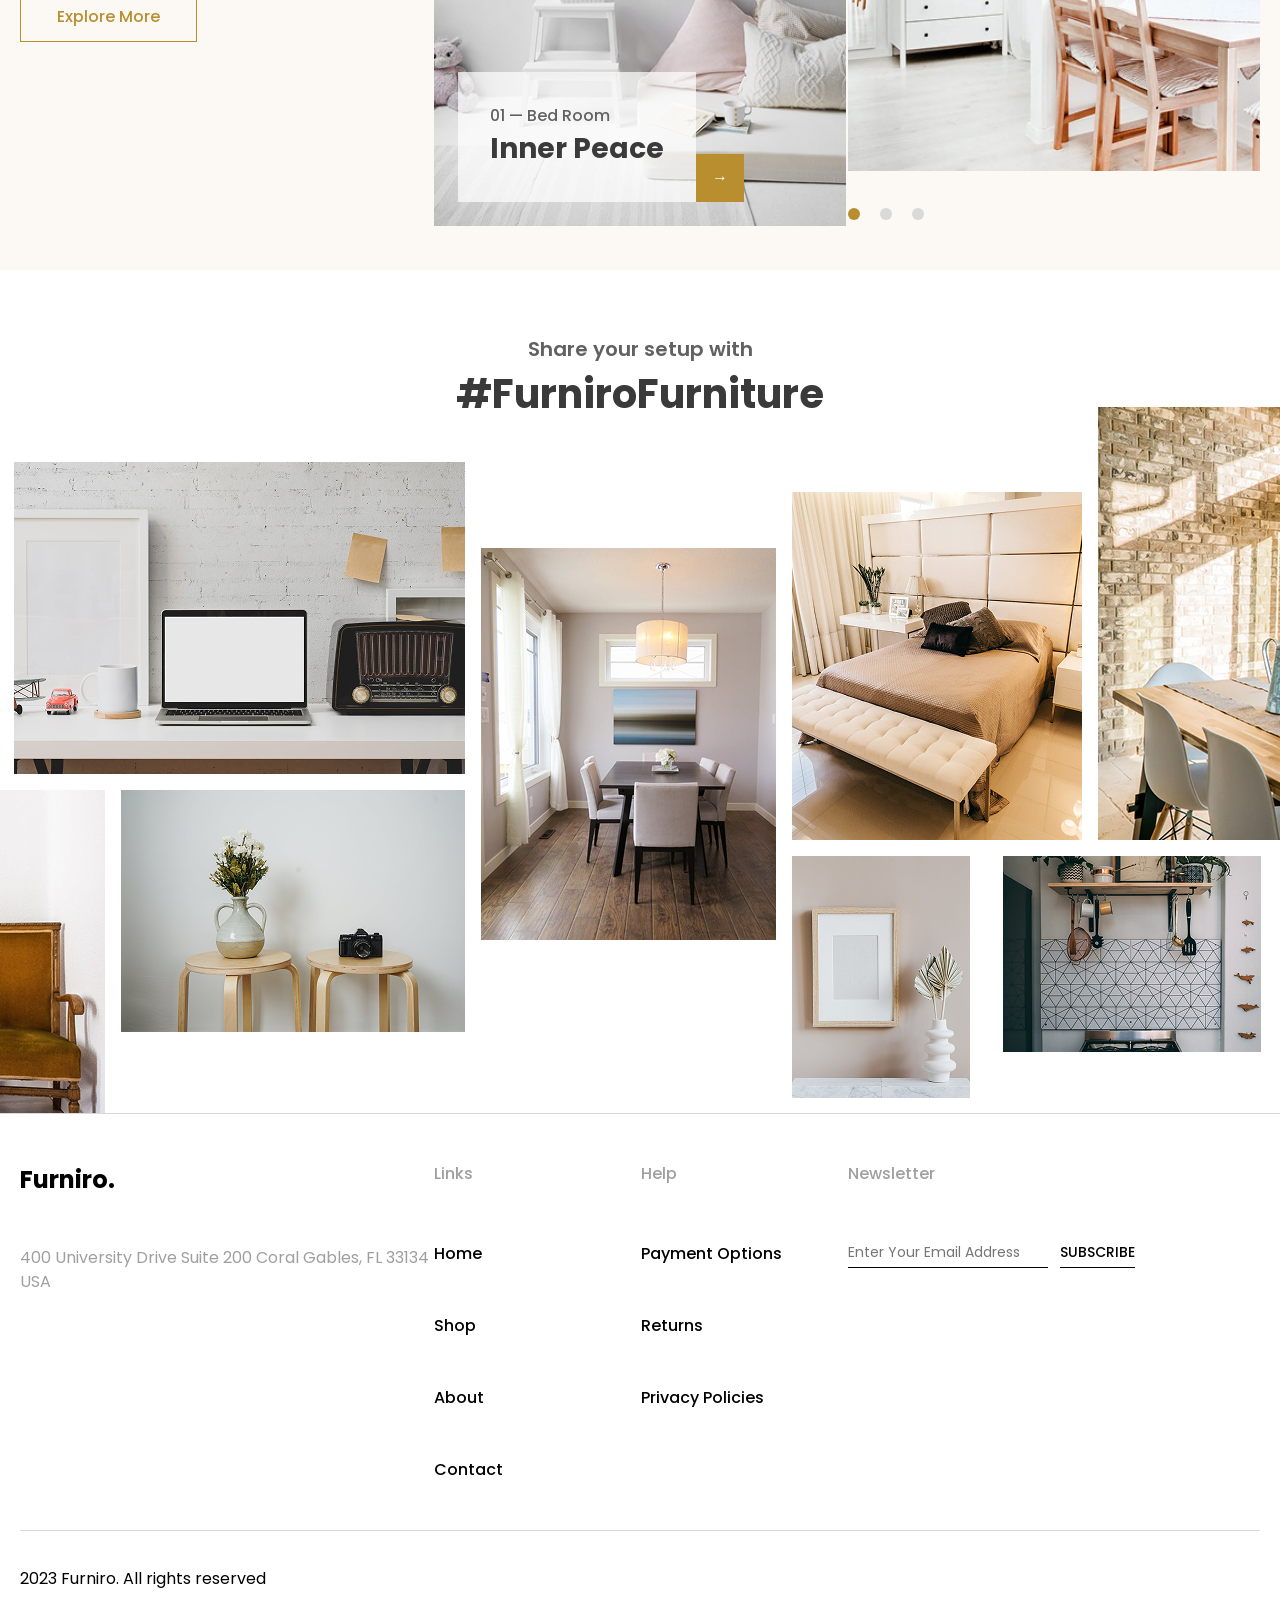
==== commit ac751b84: "cleanup" ====
--- a/index.html
+++ b/index.html
@@ -9,7 +9,7 @@
     <link rel="preconnect" href="https://fonts.gstatic.com" crossorigin />
     <link
       rel="stylesheet"
-      href="https://fonts.googleapis.com/css2?family=Montserrat:wght@400;500;600;700&family=Poppins:wght@400;500;600&display=swap"
+      href="https://fonts.googleapis.com/css2?family=Montserrat:wght@400;500;600;700&family=Poppins:wght@400;500;600;700&display=swap"
     />
 
     <link rel="stylesheet" href="reset.css" />
@@ -41,7 +41,7 @@
         <a href="#">
           <img src="content/akar-icons_heart.svg" alt="wishlist" />
         </a>
-        <a href="#">
+        <a href="checkout.html">
           <img src="content/ant-design_shopping-cart-outlined.svg" alt="shopping cart" />
         </a>
       </div>
@@ -86,6 +86,14 @@
             <div class="product-card__media">
               <img src="content/syltherine.png" alt="White table with grey stools under a crystal chandelier" />
               <span class="product-card__badge product-card__badge--sale">-30%</span>
+              <div class="product-card__actions">
+                <button type="button" class="product-card__add">Add to cart</button>
+                <div class="product-card__extras">
+                  <button type="button">Share</button>
+                  <button type="button">Compare</button>
+                  <button type="button">Like</button>
+                </div>
+              </div>
             </div>
             <h3 class="product-card__title"><a href="product.html">Syltherine</a></h3>
             <p class="product-card__desc">Stylish cafe chair</p>
@@ -97,6 +105,14 @@
           <article class="product-card">
             <div class="product-card__media">
               <img src="content/leviosa.png" alt="White molded armchair with light wooden legs" />
+              <div class="product-card__actions">
+                <button type="button" class="product-card__add">Add to cart</button>
+                <div class="product-card__extras">
+                  <button type="button">Share</button>
+                  <button type="button">Compare</button>
+                  <button type="button">Like</button>
+                </div>
+              </div>
             </div>
             <h3 class="product-card__title"><a href="product.html">Leviosa</a></h3>
             <p class="product-card__desc">Stylish cafe chair</p>
@@ -106,6 +122,14 @@
             <div class="product-card__media">
               <img src="content/lolito.png" alt="Cream button-tufted sofa" />
               <span class="product-card__badge product-card__badge--sale">-50%</span>
+              <div class="product-card__actions">
+                <button type="button" class="product-card__add">Add to cart</button>
+                <div class="product-card__extras">
+                  <button type="button">Share</button>
+                  <button type="button">Compare</button>
+                  <button type="button">Like</button>
+                </div>
+              </div>
             </div>
             <h3 class="product-card__title"><a href="product.html">Lolito</a></h3>
             <p class="product-card__desc">Luxury big sofa</p>
@@ -118,6 +142,14 @@
             <div class="product-card__media">
               <img src="content/respira.png" alt="Grey corner sofa with wooden nesting coffee tables" />
               <span class="product-card__badge product-card__badge--new">New</span>
+              <div class="product-card__actions">
+                <button type="button" class="product-card__add">Add to cart</button>
+                <div class="product-card__extras">
+                  <button type="button">Share</button>
+                  <button type="button">Compare</button>
+                  <button type="button">Like</button>
+                </div>
+              </div>
             </div>
             <h3 class="product-card__title"><a href="product.html">Respira</a></h3>
             <p class="product-card__desc">Outdoor bar table and stool</p>
@@ -126,6 +158,14 @@
           <article class="product-card">
             <div class="product-card__media">
               <img src="content/grifo.png" alt="grifo night lamp" />
+              <div class="product-card__actions">
+                <button type="button" class="product-card__add">Add to cart</button>
+                <div class="product-card__extras">
+                  <button type="button">Share</button>
+                  <button type="button">Compare</button>
+                  <button type="button">Like</button>
+                </div>
+              </div>
             </div>
             <h3 class="product-card__title"><a href="product.html">Grifo</a></h3>
             <p class="product-card__desc">Night lamp</p>
@@ -135,6 +175,14 @@
             <div class="product-card__media">
               <img src="content/muggo.png" alt="Muggo small mug" />
               <span class="product-card__badge product-card__badge--new">New</span>
+              <div class="product-card__actions">
+                <button type="button" class="product-card__add">Add to cart</button>
+                <div class="product-card__extras">
+                  <button type="button">Share</button>
+                  <button type="button">Compare</button>
+                  <button type="button">Like</button>
+                </div>
+              </div>
             </div>
             <h3 class="product-card__title"><a href="product.html">Muggo</a></h3>
             <p class="product-card__desc">Small mug</p>
@@ -144,6 +192,14 @@
             <div class="product-card__media">
               <img src="content/pingkey.png" alt="pingkey bed set" />
               <span class="product-card__badge product-card__badge--sale">-50%</span>
+              <div class="product-card__actions">
+                <button type="button" class="product-card__add">Add to cart</button>
+                <div class="product-card__extras">
+                  <button type="button">Share</button>
+                  <button type="button">Compare</button>
+                  <button type="button">Like</button>
+                </div>
+              </div>
             </div>
             <h3 class="product-card__title"><a href="product.html">Pingky</a></h3>
             <p class="product-card__desc">Cute bed set</p>
@@ -156,6 +212,14 @@
             <div class="product-card__media">
               <img src="content/potty.png" alt="Potty flower pot" />
               <span class="product-card__badge product-card__badge--new">New</span>
+              <div class="product-card__actions">
+                <button type="button" class="product-card__add">Add to cart</button>
+                <div class="product-card__extras">
+                  <button type="button">Share</button>
+                  <button type="button">Compare</button>
+                  <button type="button">Like</button>
+                </div>
+              </div>
             </div>
             <h3 class="product-card__title"><a href="product.html">Potty</a></h3>
             <p class="product-card__desc">Minimalist flower pot</p>
--- a/variables.css
+++ b/variables.css
@@ -10,6 +10,9 @@
   --color-beige: #f9f1e7;
   --color-border: #d9d9d9;
 
+  /*radius*/
+  --radius: 0.625rem;
+
   /*font*/
   --font-primary: "Poppins", sans-serif;
   --font-logo: "Montserrat", sans-serif;
--- a/style.css
+++ b/style.css
@@ -11,8 +11,8 @@
 .grid {
   display: grid;
   grid-template-columns: repeat(12, 1fr);
-  column-gap: 32px;
-  max-width: 1240px;
+  column-gap: 2px;
+  max-width: 77.5rem;
   margin-inline: auto;
 }
 
@@ -23,7 +23,7 @@
 .subgrid {
   display: grid;
   grid-template-columns: subgrid;
-  row-gap: 32px;
+  row-gap: 2rem;
 }
 
 /* ===== Utilities ===== */
@@ -40,7 +40,7 @@
 /* ===== Header ===== */
 
 .site-header {
-  height: 100px;
+  height: 6.25rem;
   align-items: center;
 }
 
@@ -73,6 +73,32 @@
   display: flex;
   justify-content: flex-end;
   gap: 2.75rem;
+}
+
+/* ===== Page banner ===== */
+
+.page-banner {
+  background: url(content/shop.png) center / cover;
+  height: 20.5rem;
+  display: flex;
+  flex-direction: column;
+  justify-content: center;
+  align-items: center;
+}
+
+.page-banner__title {
+  font-size: 3rem;
+  font-weight: 500;
+}
+
+.page-banner__breadcrumb {
+  display: flex;
+  align-items: center;
+  gap: 0.375rem;
+}
+
+.page-banner__breadcrumb a {
+  font-weight: 500;
 }
 
 /* ==== Buttons ==== */
@@ -90,6 +116,35 @@
   border: 1px solid var(--color-primary);
   background-color: transparent;
   color: var(--color-primary);
+}
+
+.btn--outline-dark {
+  padding: 1rem 3rem;
+  border: 1px solid var(--color-black);
+  border-radius: 1rem;
+  background: none;
+  color: var(--color-black);
+  font-size: 1.25rem;
+  font-weight: 400;
+}
+
+/* ==== Products ==== */
+
+.products {
+  margin-top: 2rem;
+}
+
+.products__title {
+  text-align: center;
+  font-size: 2rem;
+  margin-bottom: 39px;
+}
+
+.products__button {
+  justify-self: center;
+  margin-top: 2rem;
+  padding: 0.75rem  85px;
+  font-weight: 600;
 }
 
 /* ===== Product card ===== */
@@ -157,6 +212,70 @@
   color: var(--color-gray);
 }
 
+.product-card__actions {
+  position: absolute;
+  inset: 0;
+  display: none;
+  flex-direction: column;
+  justify-content: center;
+  align-items: center;
+  gap: 1.5rem;
+  background-color: rgb(58 58 58 / 0.72);
+}
+
+.product-card:hover .product-card__actions {
+  display: flex;
+}
+
+.product-card__add {
+  padding: 0.75rem 3.5rem;
+  border: none;
+  background-color: white;
+  color: var(--color-primary);
+  font-weight: 600;
+}
+
+.product-card__extras {
+  display: flex;
+  gap: 1.25rem;
+}
+
+.product-card__extras button {
+  border: none;
+  background: none;
+  color: white;
+  font-weight: 600;
+}
+
+/* ===== Benefits ===== */
+.benefits {
+  margin-top: 5rem;
+  padding-block: 3.25rem;
+  background-color: var(--color-beige);
+}
+
+.benefit {
+  grid-column: span 3;
+  display: flex;
+  align-items: center;
+  gap: 0.625rem;
+}
+
+.benefit__icon {
+  width: 3.75rem;
+}
+
+.benefit__title {
+  font-size: 1.25rem;
+  font-weight: 600;
+  color: var(--color-dark);
+}
+
+.benefit__text {
+  font-weight: 500;
+  color: var(--color-gray);
+}
+
 /* ===== Footer ===== */
 
 .site-footer {
--- a/home.css
+++ b/home.css
@@ -31,7 +31,7 @@
 .hero__text {
   margin-top: 1rem;
   font-size: 1.125rem;
-  font-weight: var(--fw-medium);
+  font-weight: 500;
 }
 
 .hero__button {
@@ -72,25 +72,6 @@
 .range__card-title {
   margin-top: 2rem;
   font-size: 1.5rem;
-}
-
-/* ==== Products ==== */
-
-.products {
-  margin-top: 59px;
-}
-
-.products__title {
-  text-align: center;
-  font-size: 2rem;
-  margin-bottom: 39px;
-}
-
-.products__button {
-  justify-self: center;
-  margin-top: 32px;
-  padding: 12px 85px;
-  font-weight: 600;
 }
 
 /* ===== Rooms ===== */
@@ -209,7 +190,7 @@
 /* ===== Setup ===== */
 
 .setup {
-  margin-top: 64px;
+  margin-top: 4rem;
   overflow: hidden;
 }
 
@@ -218,13 +199,13 @@
 }
 
 .setup__label {
-  font-size: 20px;
+  font-size: 1.25rem;
   font-weight: 600;
   color: #616161;
 }
 
 .setup__hashtag {
-  font-size: 40px;
+  font-size: 2.5rem;
   color: var(--color-dark);
 }
 
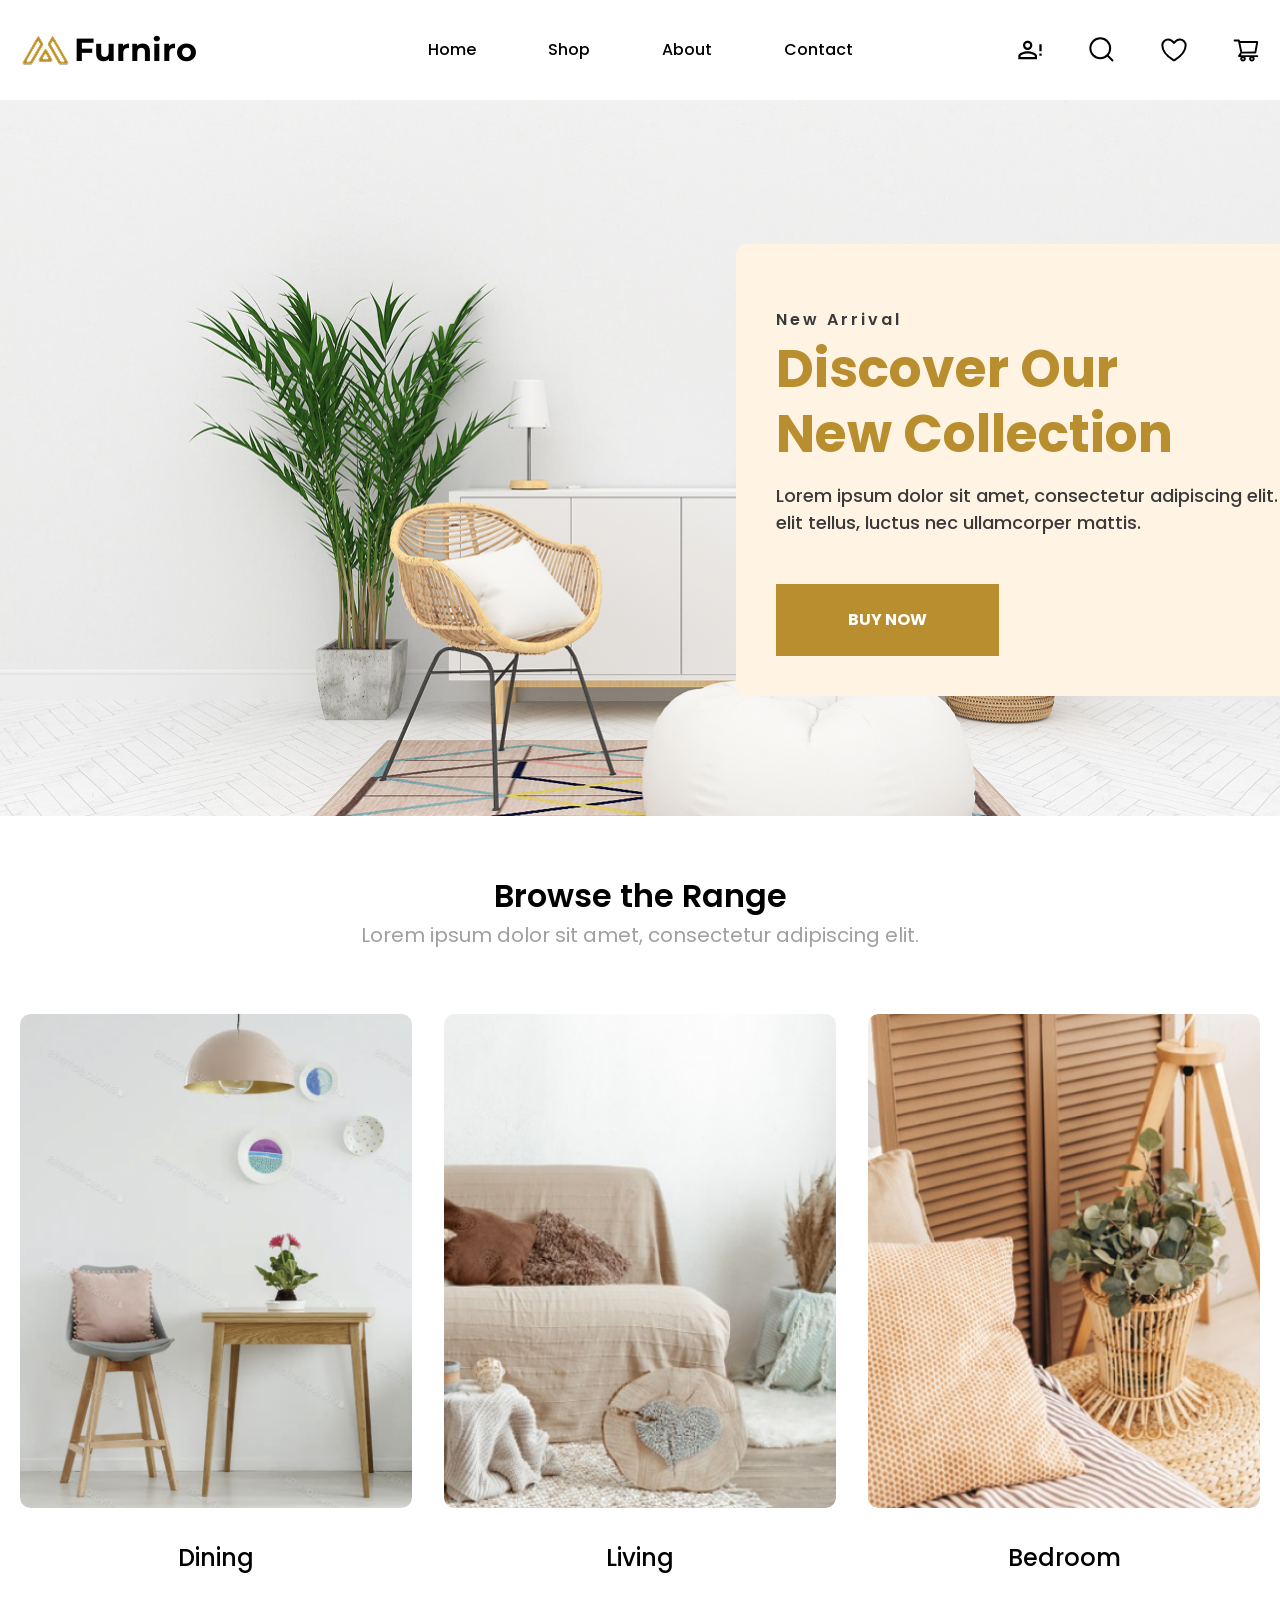
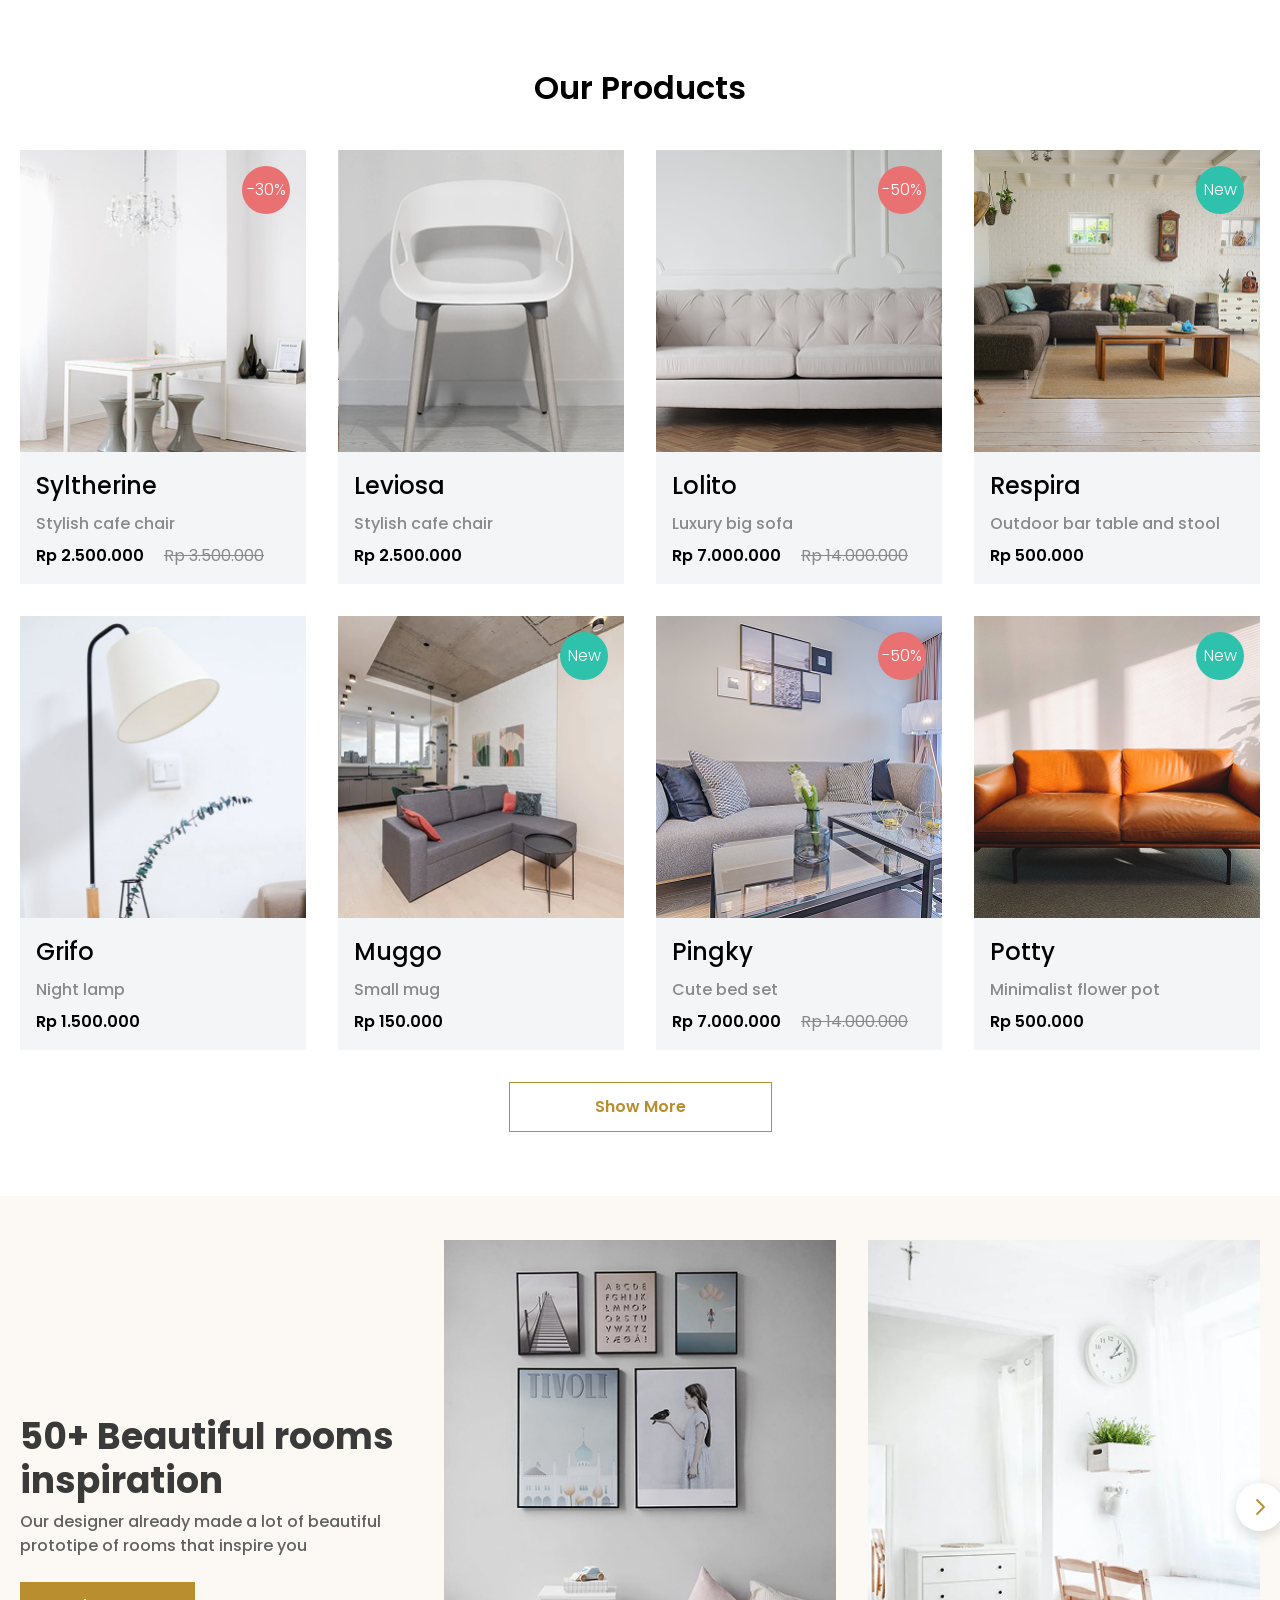
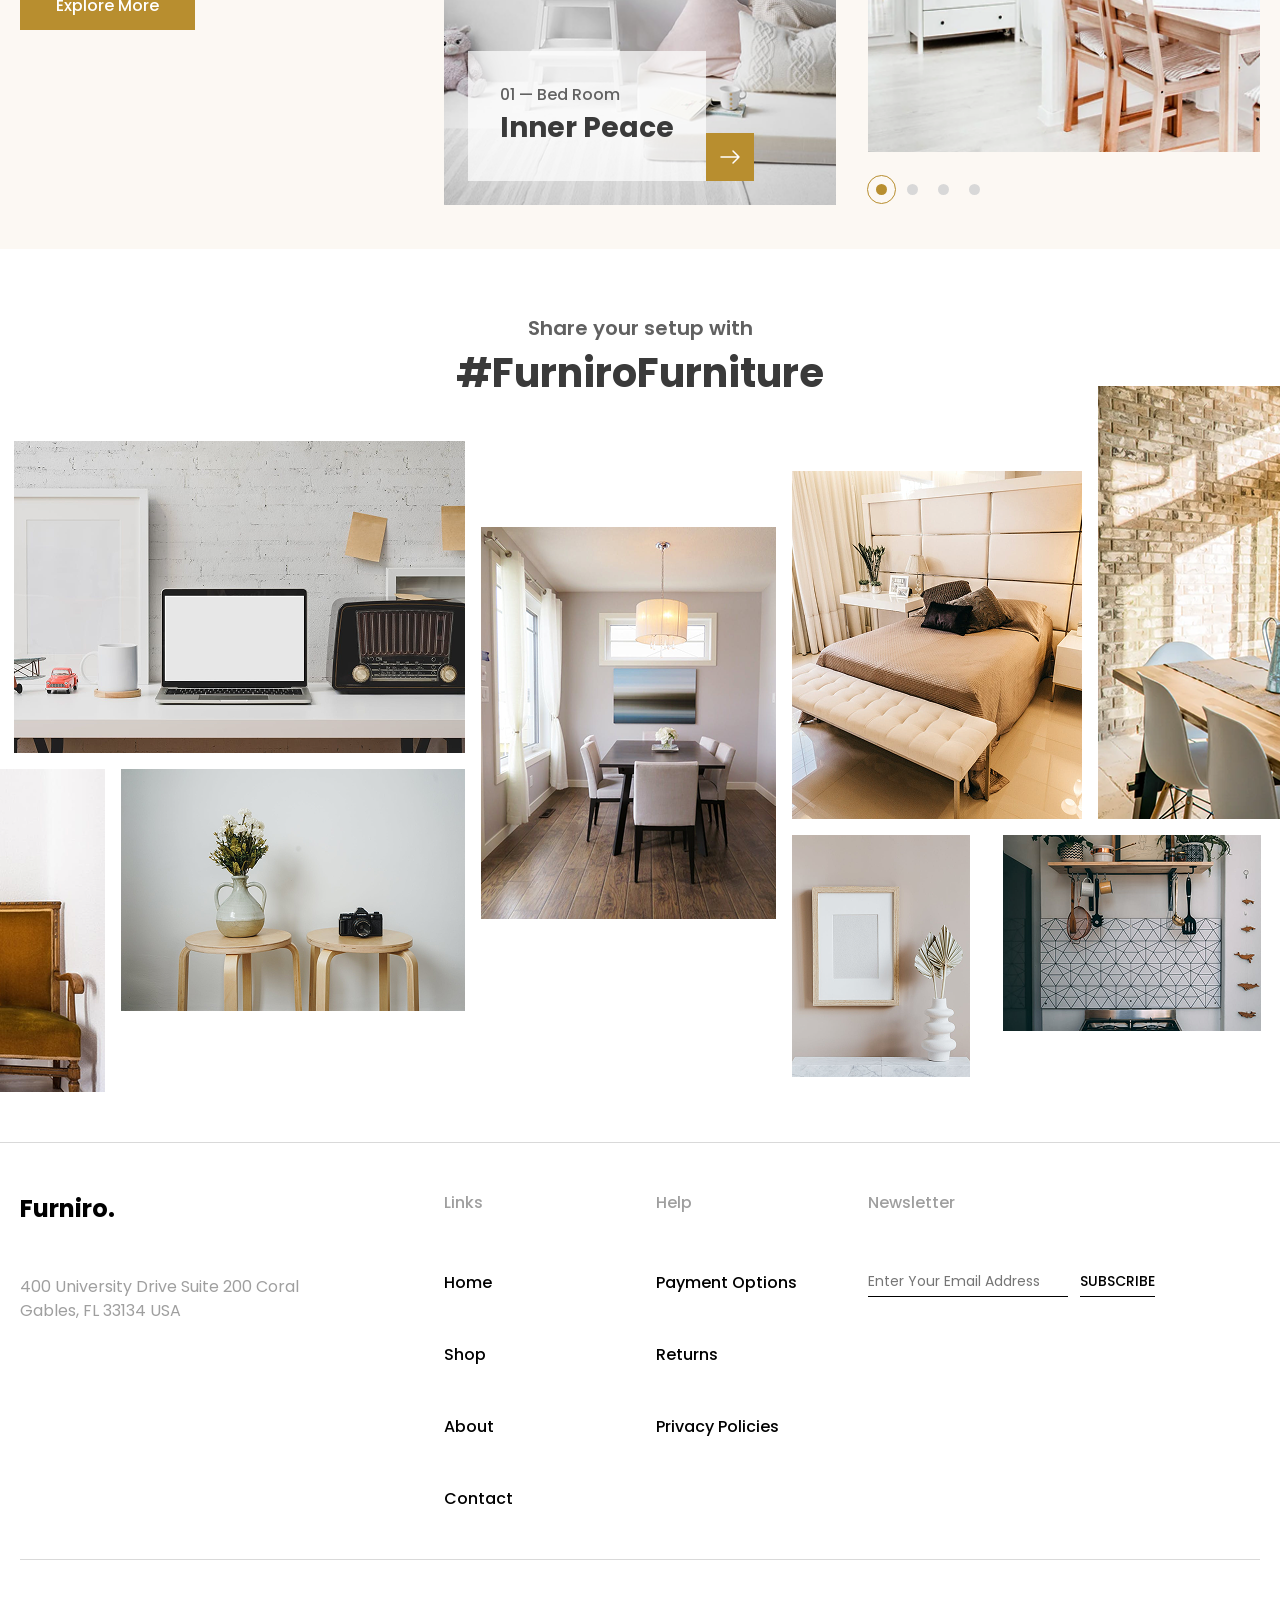
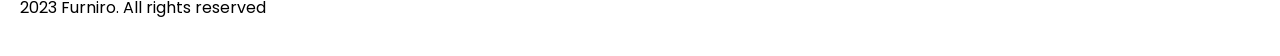
==== commit 55ae29d9: "zavrsen home page fali media queries" ====
--- a/index.html
+++ b/index.html
@@ -48,7 +48,7 @@
     </header>
 
     <main>
-      <section class="hero grid">
+      <section class="hero">
         <div class="hero__card">
           <p class="hero__eyebrow">New Arrival</p>
           <h1 class="hero__title">Discover Our New Collection</h1>
@@ -89,9 +89,18 @@
               <div class="product-card__actions">
                 <button type="button" class="product-card__add">Add to cart</button>
                 <div class="product-card__extras">
-                  <button type="button">Share</button>
-                  <button type="button">Compare</button>
-                  <button type="button">Like</button>
+                  <button type="button">
+                    <img src="content/gridicons_share.svg" alt="" />
+                    Share
+                  </button>
+                  <button type="button">
+                    <img src="content/compare-svgrepo-com 1.svg" alt="" />
+                    Compare
+                  </button>
+                  <button type="button">
+                    <img src="content/Heart.svg" alt="" />
+                    Like
+                  </button>
                 </div>
               </div>
             </div>
@@ -108,9 +117,18 @@
               <div class="product-card__actions">
                 <button type="button" class="product-card__add">Add to cart</button>
                 <div class="product-card__extras">
-                  <button type="button">Share</button>
-                  <button type="button">Compare</button>
-                  <button type="button">Like</button>
+                  <button type="button">
+                    <img src="content/gridicons_share.svg" alt="" />
+                    Share
+                  </button>
+                  <button type="button">
+                    <img src="content/compare-svgrepo-com 1.svg" alt="" />
+                    Compare
+                  </button>
+                  <button type="button">
+                    <img src="content/Heart.svg" alt="" />
+                    Like
+                  </button>
                 </div>
               </div>
             </div>
@@ -125,9 +143,18 @@
               <div class="product-card__actions">
                 <button type="button" class="product-card__add">Add to cart</button>
                 <div class="product-card__extras">
-                  <button type="button">Share</button>
-                  <button type="button">Compare</button>
-                  <button type="button">Like</button>
+                  <button type="button">
+                    <img src="content/gridicons_share.svg" alt="" />
+                    Share
+                  </button>
+                  <button type="button">
+                    <img src="content/compare-svgrepo-com 1.svg" alt="" />
+                    Compare
+                  </button>
+                  <button type="button">
+                    <img src="content/Heart.svg" alt="" />
+                    Like
+                  </button>
                 </div>
               </div>
             </div>
@@ -145,9 +172,18 @@
               <div class="product-card__actions">
                 <button type="button" class="product-card__add">Add to cart</button>
                 <div class="product-card__extras">
-                  <button type="button">Share</button>
-                  <button type="button">Compare</button>
-                  <button type="button">Like</button>
+                  <button type="button">
+                    <img src="content/gridicons_share.svg" alt="" />
+                    Share
+                  </button>
+                  <button type="button">
+                    <img src="content/compare-svgrepo-com 1.svg" alt="" />
+                    Compare
+                  </button>
+                  <button type="button">
+                    <img src="content/Heart.svg" alt="" />
+                    Like
+                  </button>
                 </div>
               </div>
             </div>
@@ -161,9 +197,18 @@
               <div class="product-card__actions">
                 <button type="button" class="product-card__add">Add to cart</button>
                 <div class="product-card__extras">
-                  <button type="button">Share</button>
-                  <button type="button">Compare</button>
-                  <button type="button">Like</button>
+                  <button type="button">
+                    <img src="content/gridicons_share.svg" alt="" />
+                    Share
+                  </button>
+                  <button type="button">
+                    <img src="content/compare-svgrepo-com 1.svg" alt="" />
+                    Compare
+                  </button>
+                  <button type="button">
+                    <img src="content/Heart.svg" alt="" />
+                    Like
+                  </button>
                 </div>
               </div>
             </div>
@@ -178,9 +223,18 @@
               <div class="product-card__actions">
                 <button type="button" class="product-card__add">Add to cart</button>
                 <div class="product-card__extras">
-                  <button type="button">Share</button>
-                  <button type="button">Compare</button>
-                  <button type="button">Like</button>
+                  <button type="button">
+                    <img src="content/gridicons_share.svg" alt="" />
+                    Share
+                  </button>
+                  <button type="button">
+                    <img src="content/compare-svgrepo-com 1.svg" alt="" />
+                    Compare
+                  </button>
+                  <button type="button">
+                    <img src="content/Heart.svg" alt="" />
+                    Like
+                  </button>
                 </div>
               </div>
             </div>
@@ -195,9 +249,18 @@
               <div class="product-card__actions">
                 <button type="button" class="product-card__add">Add to cart</button>
                 <div class="product-card__extras">
-                  <button type="button">Share</button>
-                  <button type="button">Compare</button>
-                  <button type="button">Like</button>
+                  <button type="button">
+                    <img src="content/gridicons_share.svg" alt="" />
+                    Share
+                  </button>
+                  <button type="button">
+                    <img src="content/compare-svgrepo-com 1.svg" alt="" />
+                    Compare
+                  </button>
+                  <button type="button">
+                    <img src="content/Heart.svg" alt="" />
+                    Like
+                  </button>
                 </div>
               </div>
             </div>
@@ -215,9 +278,18 @@
               <div class="product-card__actions">
                 <button type="button" class="product-card__add">Add to cart</button>
                 <div class="product-card__extras">
-                  <button type="button">Share</button>
-                  <button type="button">Compare</button>
-                  <button type="button">Like</button>
+                  <button type="button">
+                    <img src="content/gridicons_share.svg" alt="" />
+                    Share
+                  </button>
+                  <button type="button">
+                    <img src="content/compare-svgrepo-com 1.svg" alt="" />
+                    Compare
+                  </button>
+                  <button type="button">
+                    <img src="content/Heart.svg" alt="" />
+                    Like
+                  </button>
                 </div>
               </div>
             </div>
@@ -234,7 +306,7 @@
           <div class="rooms__intro">
             <h2 class="rooms__title">50+ Beautiful rooms inspiration</h2>
             <p class="rooms__text">Our designer already made a lot of beautiful prototipe of rooms that inspire you</p>
-            <a href="#" class="btn btn--outline rooms__button">Explore More</a>
+            <a href="#" class="btn rooms__button">Explore More</a>
           </div>
 
           <div class="rooms__slide rooms__slide--featured">
@@ -242,7 +314,9 @@
             <div class="rooms__caption">
               <p class="rooms__caption-eyebrow">01 — Bed Room</p>
               <h3 class="rooms__caption-title">Inner Peace</h3>
-              <a href="#" class="rooms__caption-link">→</a>
+              <a href="#" class="rooms__caption-link">
+                <img src="content/arrow-right-white.svg" alt="View Inner Peace" />
+              </a>
             </div>
           </div>
 
@@ -254,10 +328,12 @@
             <img src="content/inner-peace2.png" alt="Oak dresser with a vase and desk lamp" />
           </div>
 
-          <button type="button" class="rooms__nav">›</button>
-
+          <button type="button" class="rooms__nav">
+            <img  src="content/right-arrow-home.svg" alt="Next slide" />
+          </button>
           <ol class="rooms__dots">
             <li class="rooms__dot rooms__dot--active"></li>
+            <li class="rooms__dot"></li>
             <li class="rooms__dot"></li>
             <li class="rooms__dot"></li>
           </ol>
--- a/variables.css
+++ b/variables.css
@@ -3,6 +3,7 @@
 
   --color-black: #000000;
   --color-dark: #3a3a3a;
+  --color-gray-dark: #616161;
   --color-gray: #898989;
   --color-gray-light: #9f9f9f;
 
@@ -13,6 +14,9 @@
   /*radius*/
   --radius: 0.625rem;
 
+  /*layout*/
+  --gutter: 2rem;
+
   /*font*/
   --font-primary: "Poppins", sans-serif;
   --font-logo: "Montserrat", sans-serif;
--- a/style.css
+++ b/style.css
@@ -11,7 +11,7 @@
 .grid {
   display: grid;
   grid-template-columns: repeat(12, 1fr);
-  column-gap: 2px;
+  column-gap: var(--gutter);
   max-width: 77.5rem;
   margin-inline: auto;
 }
@@ -23,7 +23,7 @@
 .subgrid {
   display: grid;
   grid-template-columns: subgrid;
-  row-gap: 2rem;
+  row-gap: var(--gutter);
 }
 
 /* ===== Utilities ===== */
@@ -137,26 +137,25 @@
 .products__title {
   text-align: center;
   font-size: 2rem;
-  margin-bottom: 39px;
+  margin-bottom: 2.4rem;
+  margin-top: 3.5rem;
+  font-weight: 600;
 }
 
 .products__button {
   justify-self: center;
   margin-top: 2rem;
-  padding: 0.75rem  85px;
+  padding: 0.75rem 85px;
   font-weight: 600;
 }
 
 /* ===== Product card ===== */
 
 .product-card {
+  position: relative;
   grid-column: span 3;
   padding-bottom: 1rem;
   background-color: #f4f5f7;
-}
-
-.product-card__media {
-  position: relative;
 }
 
 .product-card__media img {
@@ -173,7 +172,7 @@
   height: 3rem;
   border-radius: 50%;
   color: white;
-  font-weight: 500;
+  font-weight: 300;
 }
 
 .product-card__badge--sale {
@@ -193,6 +192,7 @@
 .product-card__title {
   margin-top: 1rem;
   font-size: 1.5rem;
+  font-weight: 500;
 }
 
 .product-card__desc {
@@ -233,18 +233,27 @@
   background-color: white;
   color: var(--color-primary);
   font-weight: 600;
-}
-
+  cursor: pointer;
+}
+
+.product-card__extras img {
+  width: 1rem;
+  height: 1rem;
+}
 .product-card__extras {
   display: flex;
   gap: 1.25rem;
 }
 
 .product-card__extras button {
+  display: flex;
+  align-items: center;
+  gap: 0.125rem;
   border: none;
   background: none;
   color: white;
   font-weight: 600;
+  cursor: pointer;
 }
 
 /* ===== Benefits ===== */
@@ -262,7 +271,7 @@
 }
 
 .benefit__icon {
-  width: 3.75rem;
+  width: 4rem;
 }
 
 .benefit__title {
@@ -279,6 +288,7 @@
 /* ===== Footer ===== */
 
 .site-footer {
+  margin-top: 3.125rem;
   padding-block: 3rem 2.25rem;
   border-top: 1px solid var(--color-border);
 }
@@ -340,6 +350,7 @@
   border-bottom: 1px solid var(--color-black);
   background: none;
   font-size: 0.875rem;
+  cursor: pointer;
 }
 
 .site-footer__newsletter input {
@@ -356,3 +367,7 @@
   padding-top: 2.25rem;
   border-top: 1px solid var(--color-border);
 }
+
+address {
+  max-width: 18rem;
+}
--- a/home.css
+++ b/home.css
@@ -1,16 +1,18 @@
 /* ===== Hero ===== */
 
 .hero {
+  position: relative;
   min-height: 44.75rem;
-  align-items: center;
-  background: url("content/hero.png") center;
+  background: url("content/hero.png") center / cover no-repeat;
 }
 
 .hero__card {
-  grid-column: 7 / -1;
+  position: absolute;
+  left: 46rem;
+  top: 9rem;
+  width: 39rem;
   padding: 4rem 2.5rem 2.5rem;
-  margin-right: -2.5rem;
-  border-radius: 0.6rem;
+  border-radius: 0.625rem;
   background-color: #fff3e3;
   color: var(--color-dark);
 }
@@ -25,6 +27,7 @@
   font-size: 3.25rem;
   font-weight: 700;
   line-height: 1.25;
+  max-width: 25rem;
   color: var(--color-primary);
 }
 
@@ -50,6 +53,7 @@
 
 .range__title {
   font-size: 2rem;
+  font-weight: 600;
 }
 
 .range__subtitle {
@@ -60,17 +64,19 @@
 .range__grid {
   display: grid;
   grid-template-columns: repeat(3, 1fr);
-  gap: 2rem;
+  gap: var(--gutter);
   margin-top: 4rem;
 }
 
 .range__card img {
   width: 100%;
-  border-radius: 0.625rem;
+  border-radius: var(--radius);
+  cursor: pointer;
 }
 
 .range__card-title {
   margin-top: 2rem;
+  font-weight: 500;
   font-size: 1.5rem;
 }
 
@@ -87,10 +93,12 @@
   grid-column: 1 / 5;
   grid-row: 1 / 3;
   align-self: center;
+  margin-right: 0.625rem;
 }
 
 .rooms__title {
-  font-size: 2.5rem;
+  font-size: 2.25rem;
+  width: 28rem;
   line-height: 1.2;
   color: var(--color-dark);
 }
@@ -98,7 +106,7 @@
 .rooms__text {
   margin-top: 0.5rem;
   font-weight: 500;
-  color: #616161;
+  color: var(--color-gray-dark);
 }
 
 .rooms__button {
@@ -136,7 +144,7 @@
 
 .rooms__caption-eyebrow {
   font-weight: 500;
-  color: #616161;
+  color: var(--color-gray-dark);
 }
 
 .rooms__caption-title {
@@ -155,8 +163,16 @@
   background-color: var(--color-primary);
   color: white;
 }
+.rooms__caption-link img {
+  width: 1.5rem;
+}
 
 .rooms__nav {
+  display: grid;
+  place-items: center;
+  grid-row: 1;
+  align-self: center;
+  justify-self: end;
   grid-row: 1;
   align-self: center;
   justify-self: end;
@@ -166,25 +182,31 @@
   border-radius: 50%;
   background-color: white;
   color: var(--color-primary);
+  box-shadow: 0 0.25rem 0.875rem rgb(0 0 0 / 0.15);
+  cursor: pointer;
+  margin-right: -1.5rem;
 }
 
 .rooms__dots {
   grid-column: 9 / -1;
   grid-row: 2;
   display: flex;
+  align-items: center;
   gap: 1.25rem;
-  margin-top: 2rem;
+  padding-left: 0.5rem;
 }
 
 .rooms__dot {
-  width: 0.75rem;
-  height: 0.75rem;
+  width: 0.6875rem;
+  height: 0.6875rem;
   border-radius: 50%;
-  background-color: var(--color-border);
+  background-color: #d8d8d8;
 }
 
 .rooms__dot--active {
   background-color: var(--color-primary);
+  outline: 1px solid var(--color-primary);
+  outline-offset: 0.5rem;
 }
 
 /* ===== Setup ===== */
@@ -201,7 +223,7 @@
 .setup__label {
   font-size: 1.25rem;
   font-weight: 600;
-  color: #616161;
+  color: var(--color-gray-dark);
 }
 
 .setup__hashtag {
@@ -285,5 +307,3 @@
   width: 258px;
   height: 196px;
 }
-
-
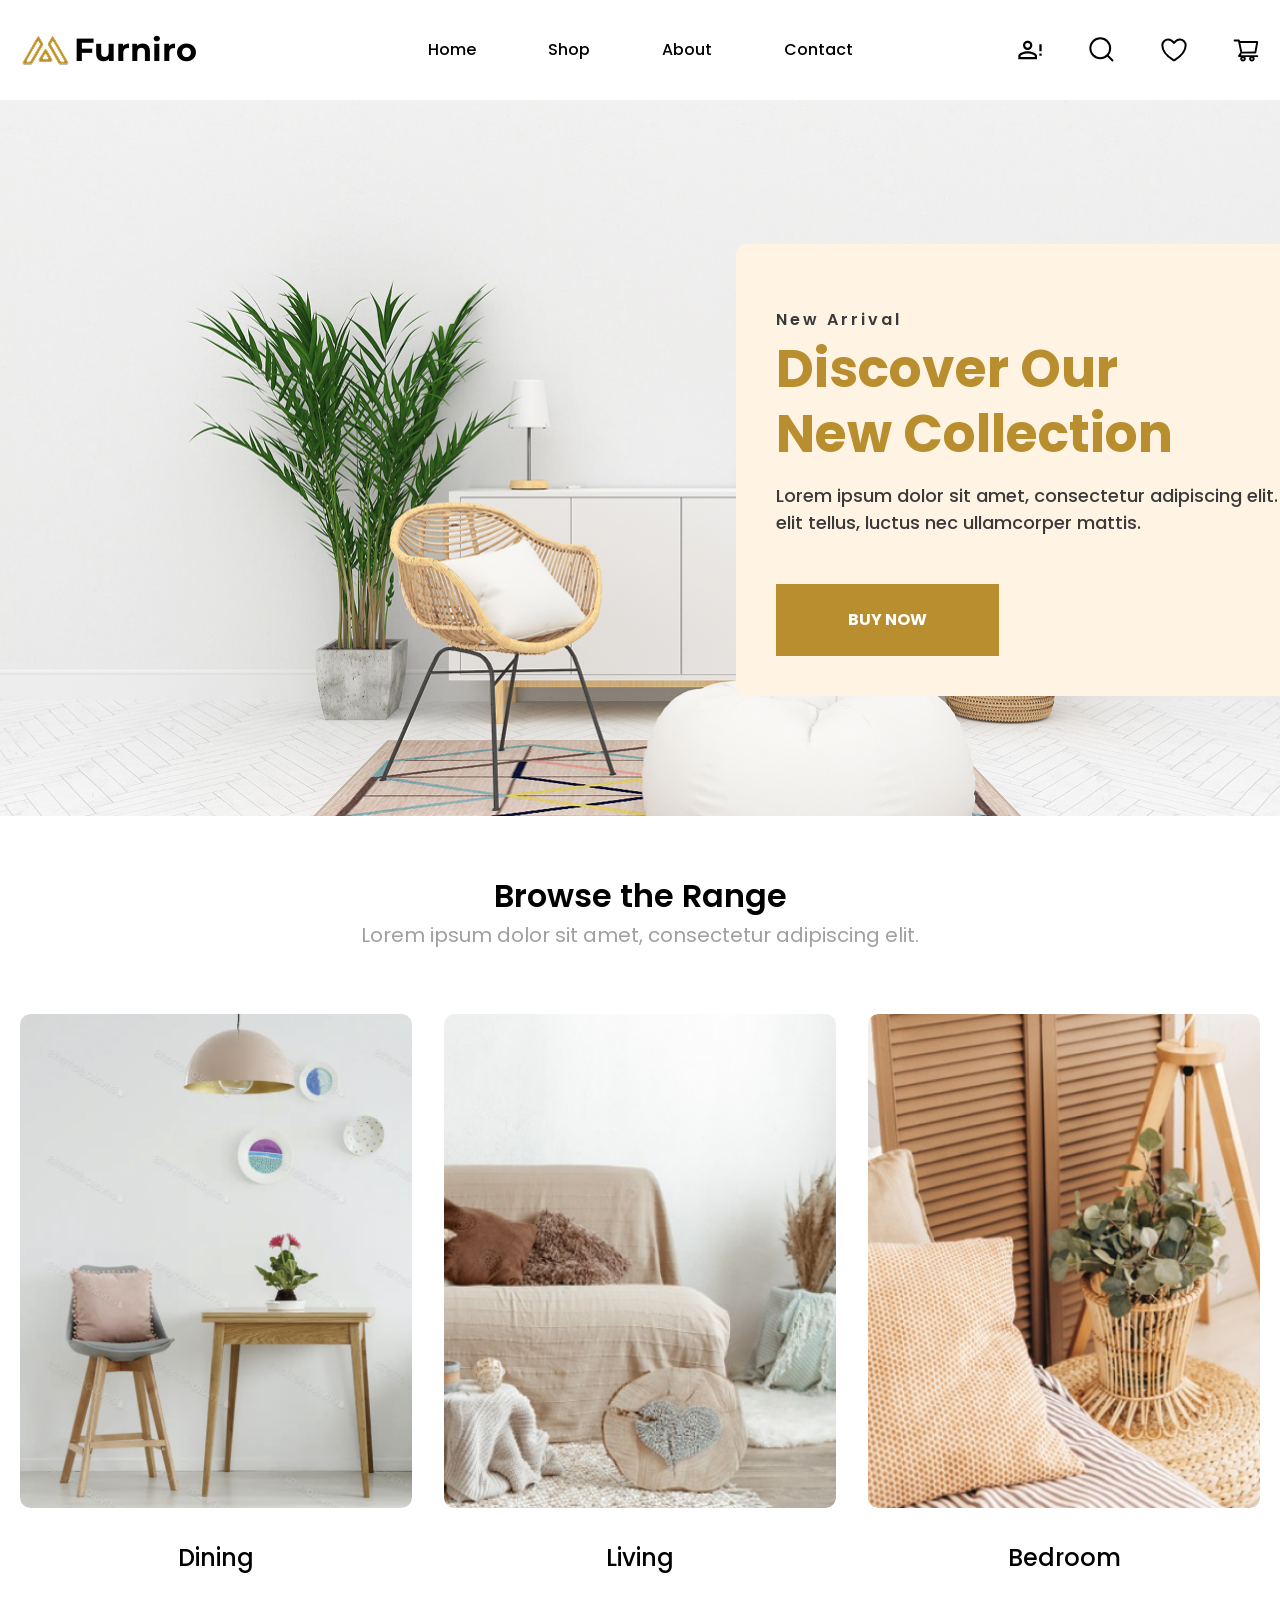
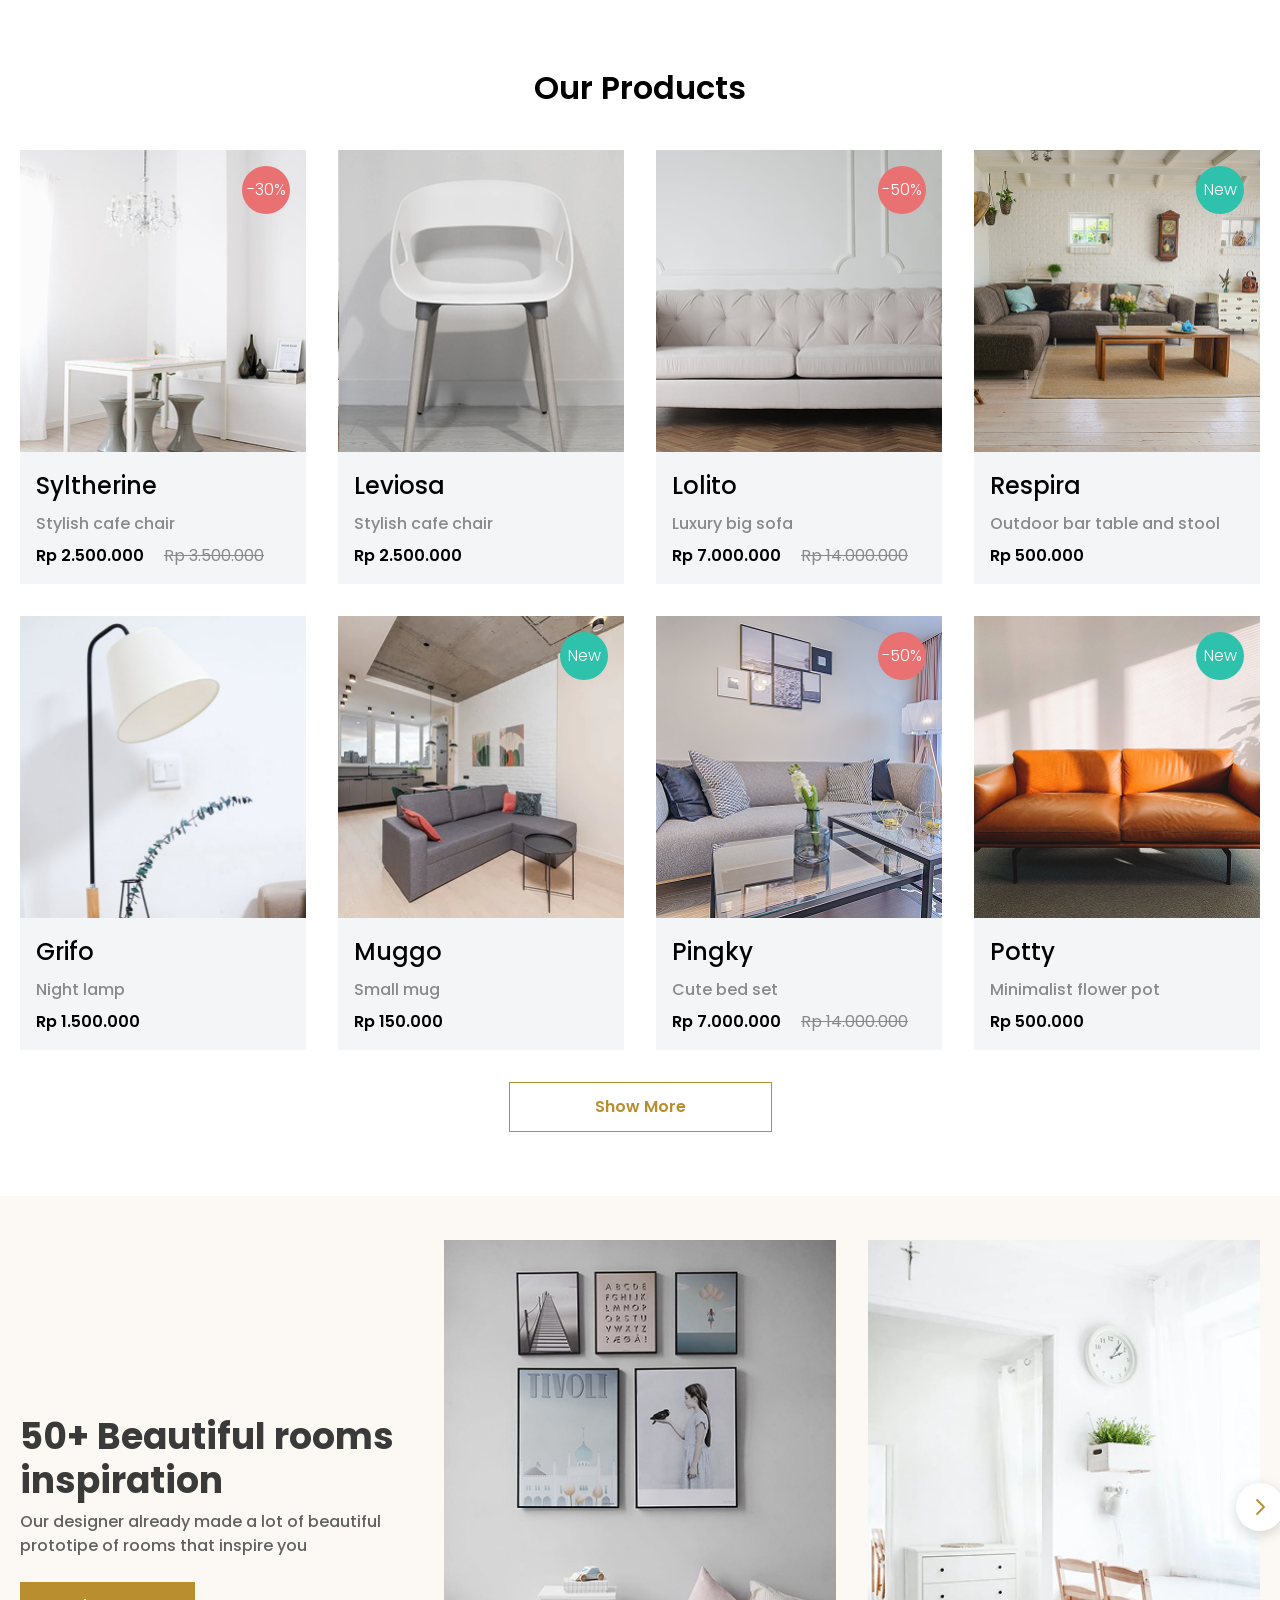
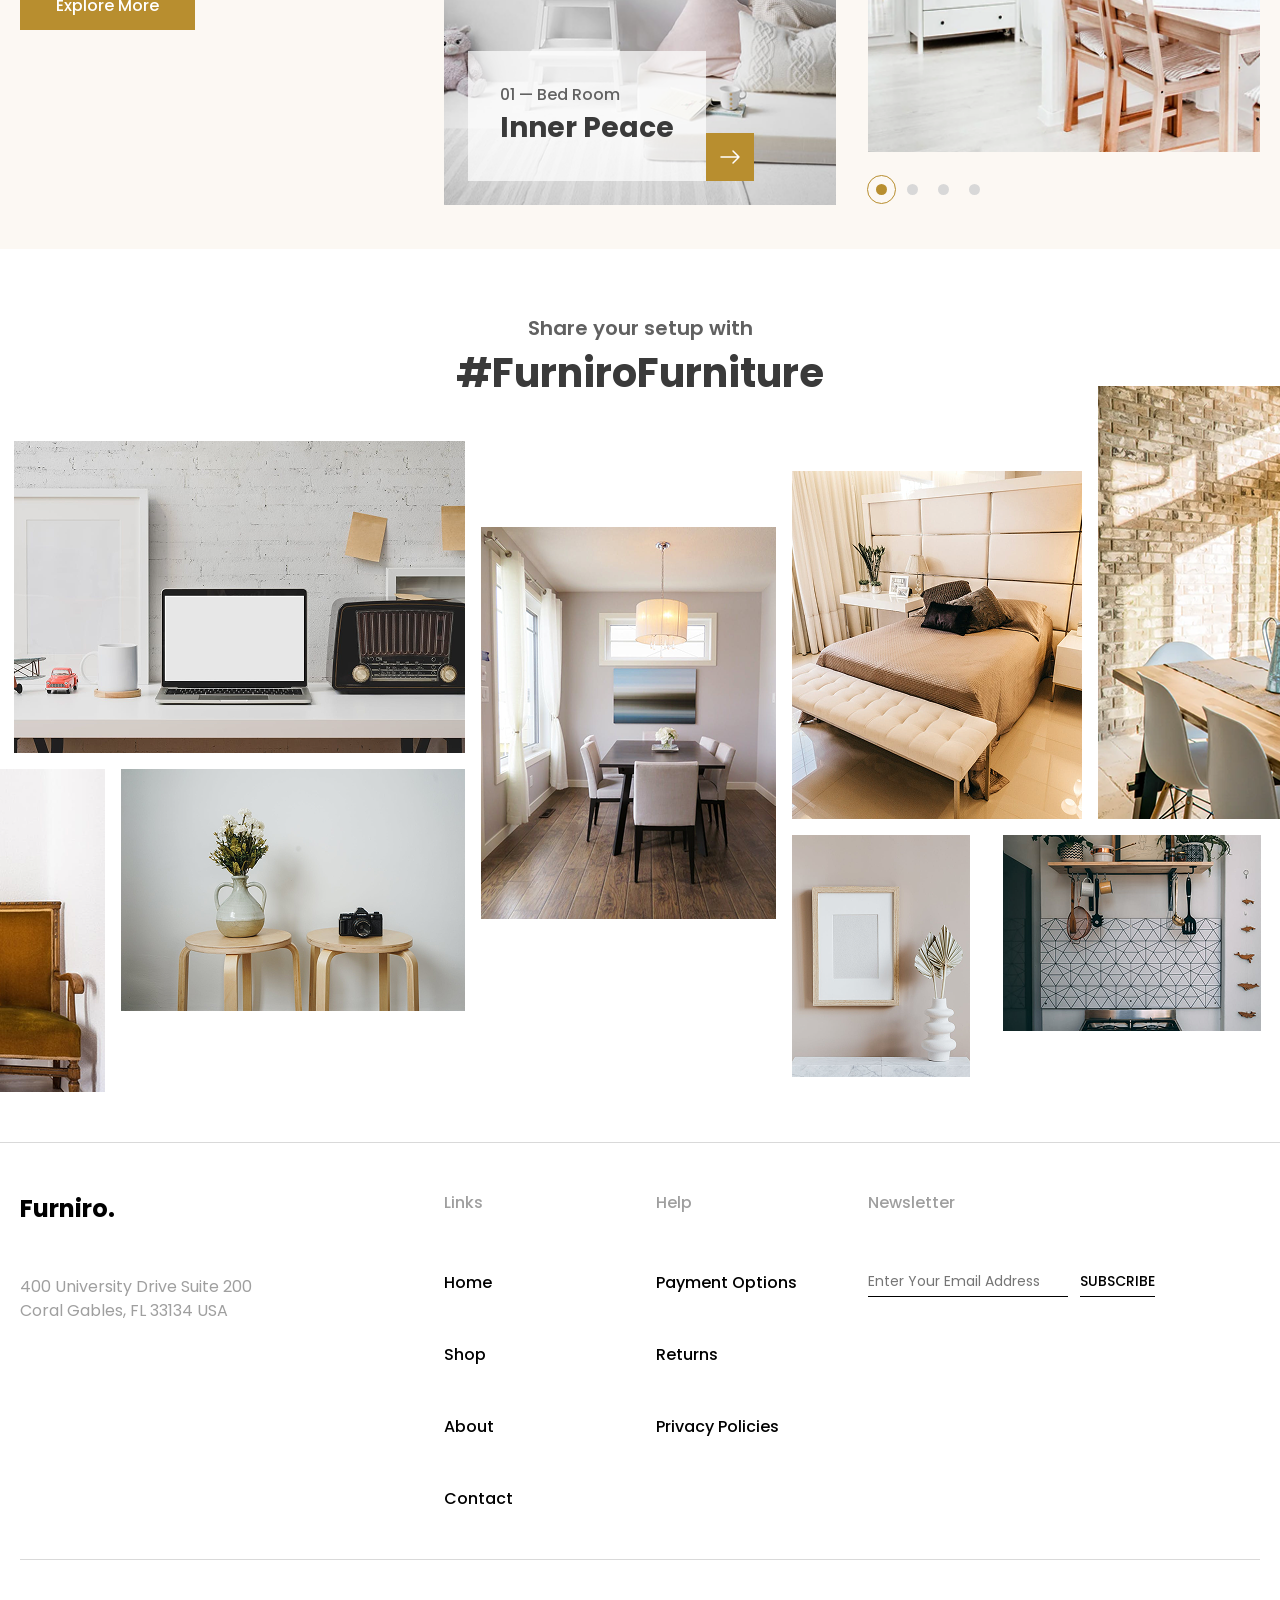
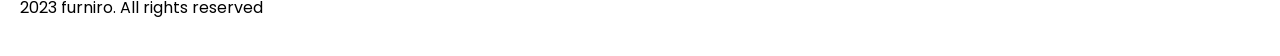
==== commit a22d3133: "zvrsen i product i checkout" ====
--- a/index.html
+++ b/index.html
@@ -329,7 +329,7 @@
           </div>
 
           <button type="button" class="rooms__nav">
-            <img  src="content/right-arrow-home.svg" alt="Next slide" />
+            <img src="content/right-arrow-home.svg" alt="Next slide" />
           </button>
           <ol class="rooms__dots">
             <li class="rooms__dot rooms__dot--active"></li>
@@ -395,7 +395,7 @@
           </form>
         </div>
 
-        <p class="site-footer__copyright">2023 Furniro. All rights reserved</p>
+        <p class="site-footer__copyright">2023 furniro. All rights reserved</p>
       </div>
     </footer>
   </body>
--- a/style.css
+++ b/style.css
@@ -75,32 +75,6 @@
   gap: 2.75rem;
 }
 
-/* ===== Page banner ===== */
-
-.page-banner {
-  background: url(content/shop.png) center / cover;
-  height: 20.5rem;
-  display: flex;
-  flex-direction: column;
-  justify-content: center;
-  align-items: center;
-}
-
-.page-banner__title {
-  font-size: 3rem;
-  font-weight: 500;
-}
-
-.page-banner__breadcrumb {
-  display: flex;
-  align-items: center;
-  gap: 0.375rem;
-}
-
-.page-banner__breadcrumb a {
-  font-weight: 500;
-}
-
 /* ==== Buttons ==== */
 
 .btn {
@@ -110,6 +84,7 @@
   color: white;
   font-weight: 500;
   text-align: center;
+  cursor: pointer;
 }
 
 .btn--outline {
@@ -221,6 +196,12 @@
   align-items: center;
   gap: 1.5rem;
   background-color: rgb(58 58 58 / 0.72);
+  z-index: 1;
+  pointer-events: none;
+}
+
+.product-card__actions button {
+  pointer-events: auto;
 }
 
 .product-card:hover .product-card__actions {
@@ -256,15 +237,28 @@
   cursor: pointer;
 }
 
+.product-card__title a::after {
+  content: "";
+  position: absolute;
+  inset: 0;
+}
 /* ===== Benefits ===== */
+
 .benefits {
   margin-top: 5rem;
-  padding-block: 3.25rem;
+  margin-bottom: -3.125rem;
+  padding-block: 6.5rem;
   background-color: var(--color-beige);
 }
 
+.benefits__inner {
+  display: flex;
+  justify-content: space-between;
+  max-width: 77.5rem;
+  margin-inline: auto;
+}
+
 .benefit {
-  grid-column: span 3;
   display: flex;
   align-items: center;
   gap: 0.625rem;
@@ -369,5 +363,5 @@
 }
 
 address {
-  max-width: 18rem;
-}+  max-width: 17rem;
+}
--- a/home.css
+++ b/home.css
@@ -201,6 +201,7 @@
   height: 0.6875rem;
   border-radius: 50%;
   background-color: #d8d8d8;
+  cursor: pointer;
 }
 
 .rooms__dot--active {
